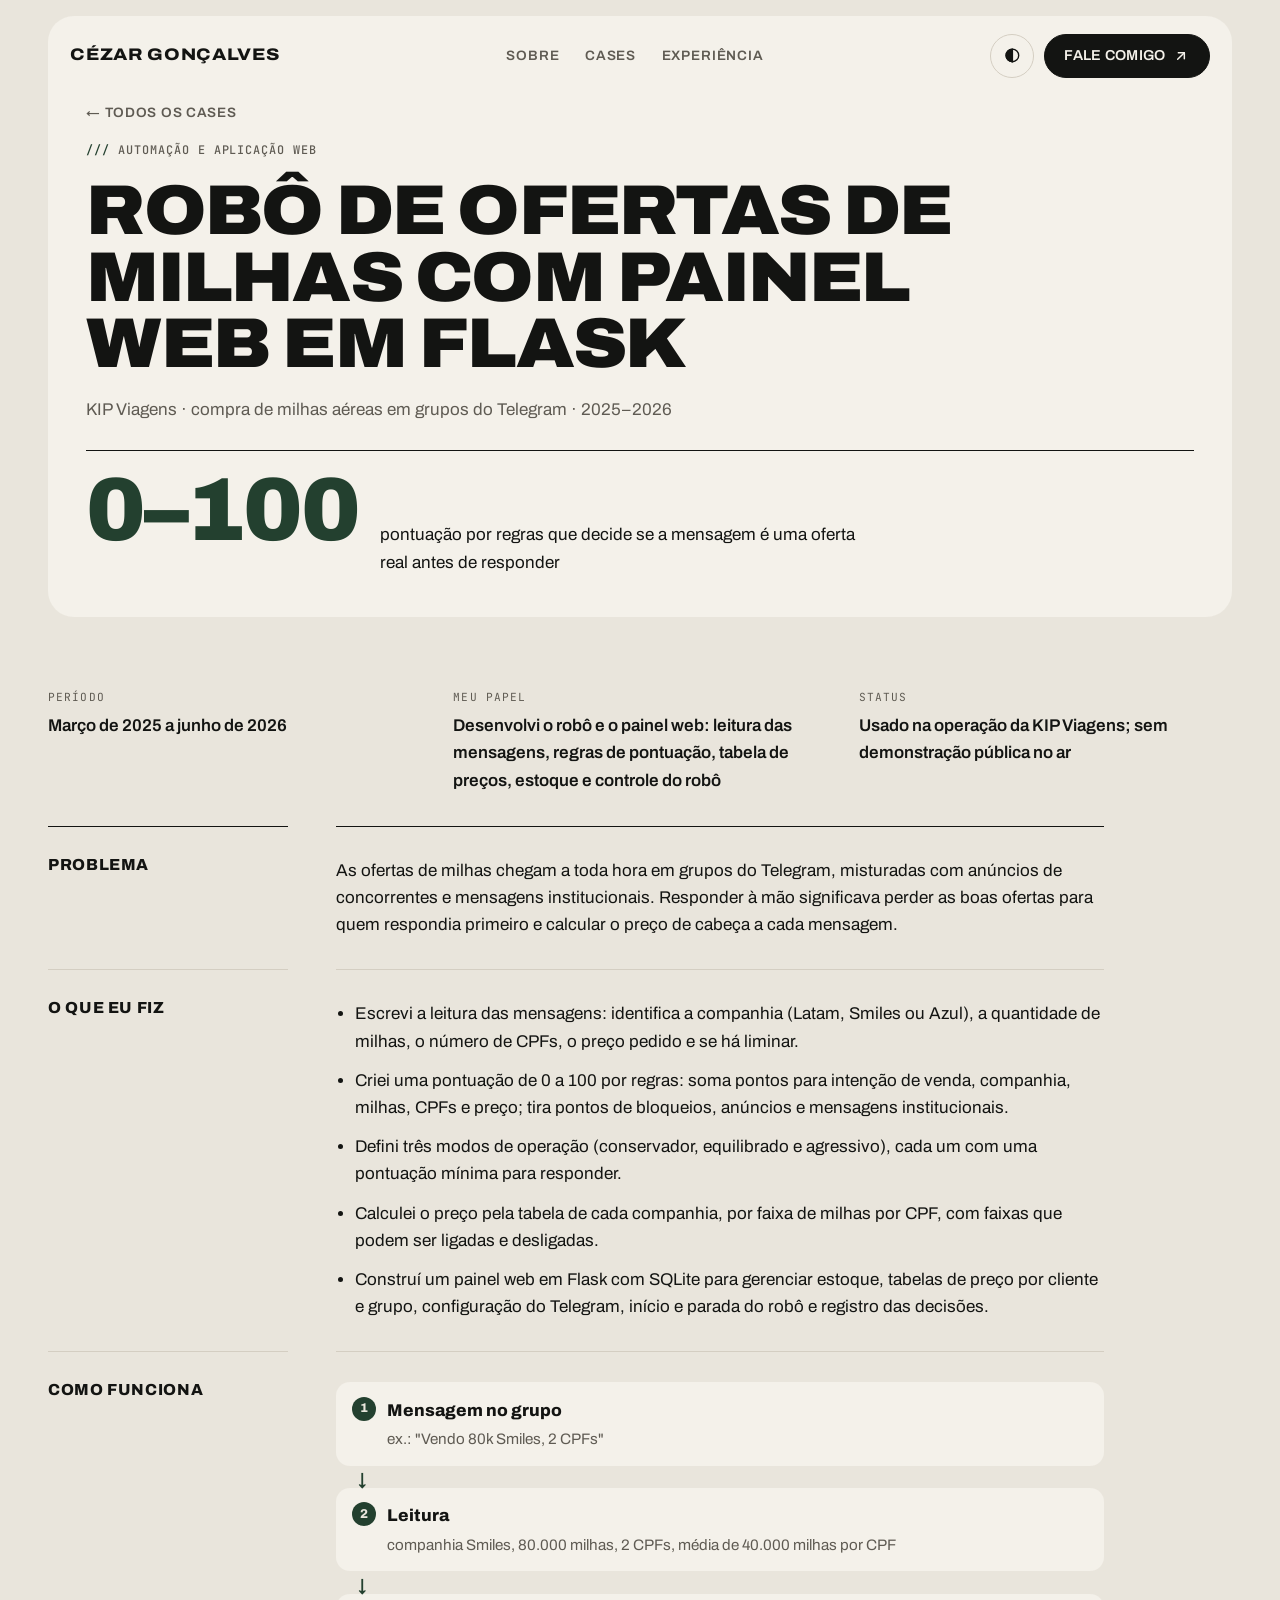
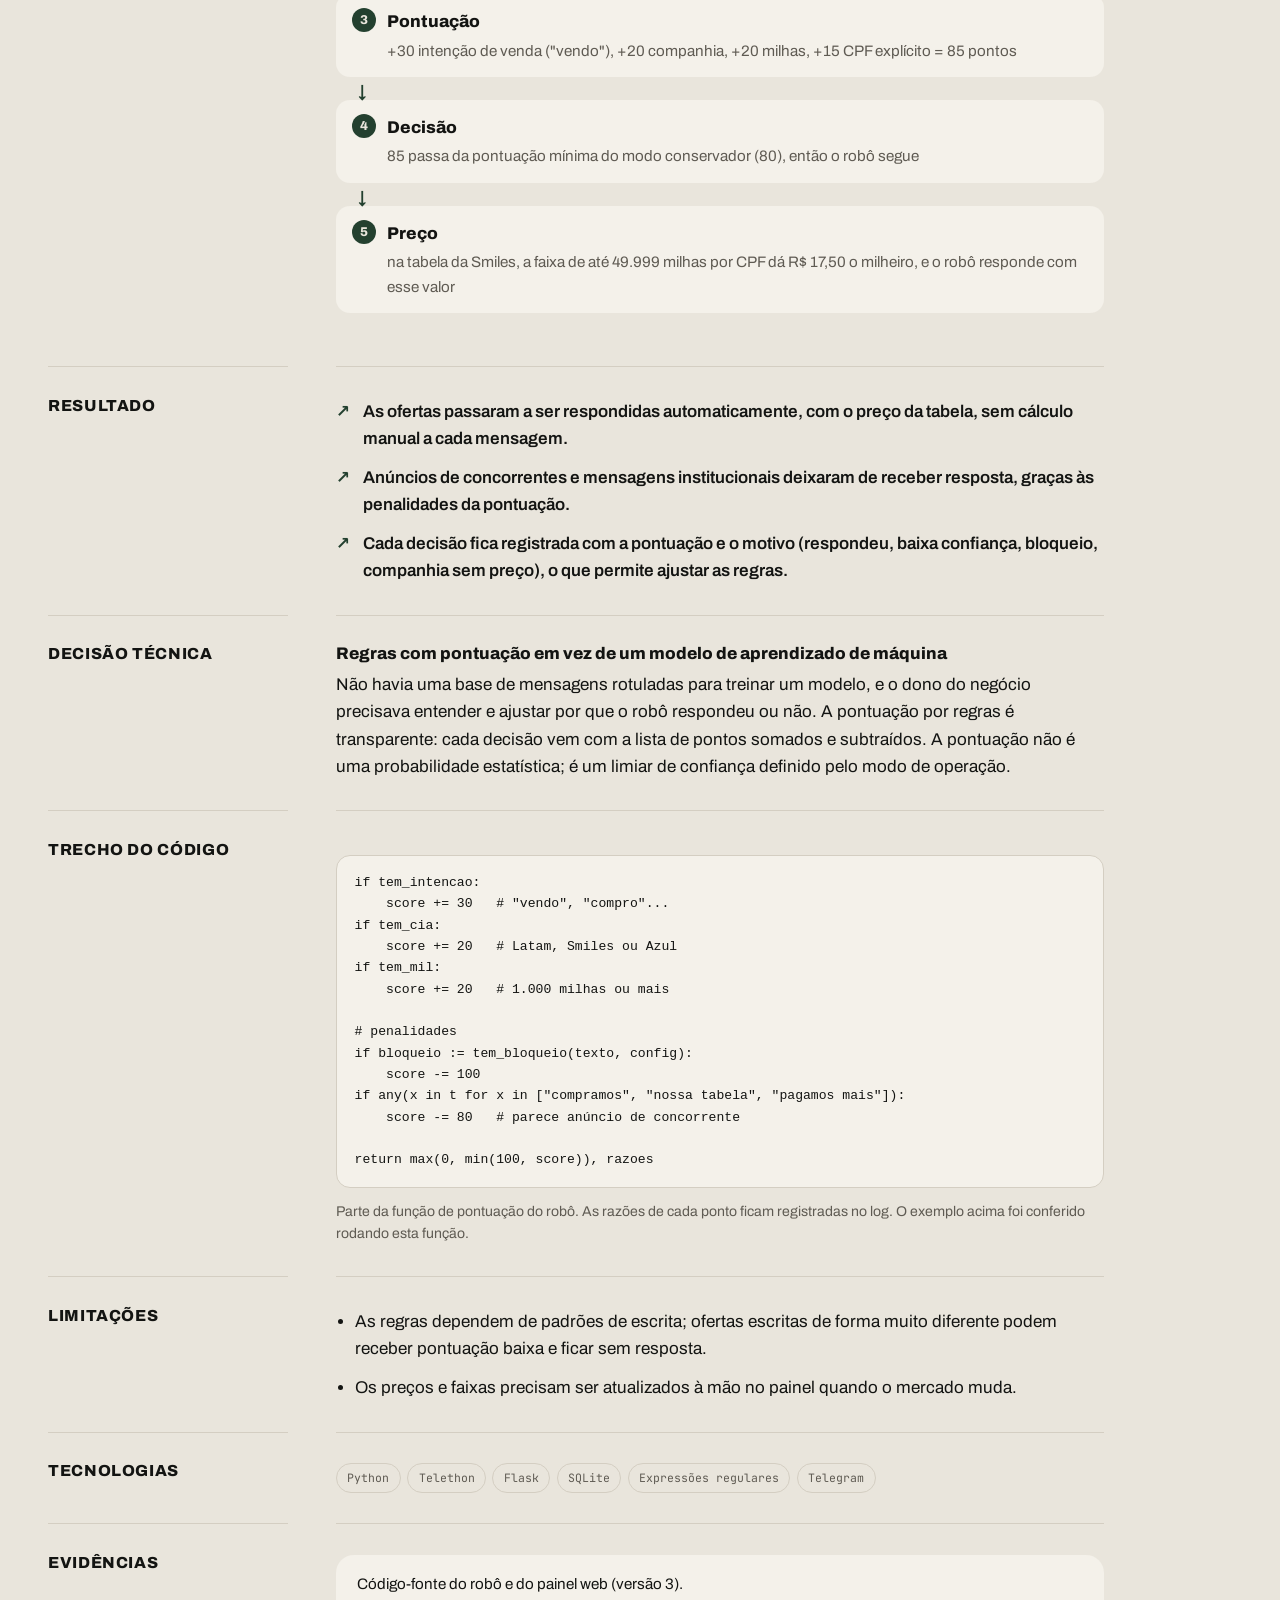
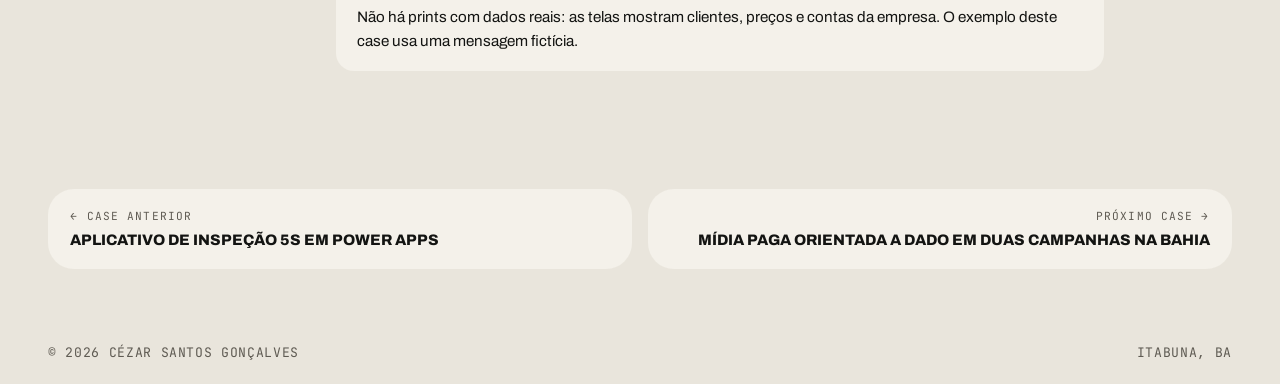
==== cases/automacao-kip.html @ e709e5a1 "Cases padronizados, Monitor e KIP novos, métricas conferidas - Cases ganham período, papel, status, " ====
<!doctype html>
<html lang="pt-BR">
<head>
<meta charset="utf-8">
<meta name="viewport" content="width=device-width, initial-scale=1, viewport-fit=cover">
<title>Robô de ofertas de milhas com painel web em Flask · Cézar Santos Gonçalves</title>
<meta name="description" content="Um robô lê as ofertas de milhas nos grupos do Telegram, decide por regras se vale responder e calcula o preço pela tabela configurada num painel web.">
<link rel="canonical" href="https://cezarep.github.io/cases/automacao-kip.html">
<meta property="og:type" content="website">
<meta property="og:locale" content="pt_BR">
<meta property="og:title" content="Robô de ofertas de milhas com painel web em Flask · Cézar Santos Gonçalves">
<meta property="og:description" content="Um robô lê as ofertas de milhas nos grupos do Telegram, decide por regras se vale responder e calcula o preço pela tabela configurada num painel web.">
<meta property="og:url" content="https://cezarep.github.io/cases/automacao-kip.html">
<meta property="og:image" content="https://cezarep.github.io/assets/og.jpg">
<meta property="og:image:width" content="1200">
<meta property="og:image:height" content="630">
<meta name="twitter:card" content="summary_large_image">
<meta name="theme-color" content="#E9E5DC">
<link rel="icon" href="../assets/favicon.svg" type="image/svg+xml">
<script>try{var t=localStorage.getItem("tema");if(t)document.documentElement.setAttribute("data-theme",t)}catch(e){}</script>
<link rel="preconnect" href="https://fonts.googleapis.com">
<link rel="preconnect" href="https://fonts.gstatic.com" crossorigin>
<link rel="stylesheet" href="https://fonts.googleapis.com/css2?family=Archivo:ital,wdth,wght@0,62..125,400..900;1,100,400&family=JetBrains+Mono:wght@400;500&display=swap">
<link rel="stylesheet" href="../assets/estilo.css">
</head>
<body>
<a class="pular" href="#conteudo">Pular para o conteúdo</a>

<header class="topo"><div class="wrap"><div class="cartao">
<div class="nav">
<a class="marca" href="../">Cézar Gonçalves</a>
<nav class="menu" aria-label="Principal"><a href="../#sobre">Sobre</a><a href="../#cases">Cases</a><a href="../#experiencia">Experiência</a></nav>
<div class="nav-acoes"><button class="tema" type="button" aria-label="Alternar tema"><svg viewBox="0 0 24 24" fill="none" stroke="currentColor" stroke-width="2" aria-hidden="true"><circle cx="12" cy="12" r="9"/><path d="M12 3a9 9 0 0 0 0 18z" fill="currentColor"/></svg></button><a class="pill" href="../#contato">Fale comigo <svg viewBox="0 0 24 24" fill="none" stroke="currentColor" stroke-width="2.2" stroke-linecap="round" stroke-linejoin="round" aria-hidden="true"><path d="M7 17 17 7"/><path d="M8 7h9v9"/></svg></a></div>
</div>
<div class="case-topo" id="conteudo">
<a class="voltar" href="../#cases">← Todos os cases</a>
<span class="rotulo">Automação e aplicação web</span>
<h1>Robô de ofertas de milhas com painel web em Flask</h1>
<p class="contexto">KIP Viagens · compra de milhas aéreas em grupos do Telegram · 2025–2026</p>
<div class="case-destaque"><span class="valor">0–100</span><span class="legenda">pontuação por regras que decide se a mensagem é uma oferta real antes de responder</span></div>
</div>
</div></div></header>
<main>
<section class="case-corpo secao"><div class="wrap">
<dl class="ficha"><div><dt>Período</dt><dd>Março de 2025 a junho de 2026</dd></div><div><dt>Meu papel</dt><dd>Desenvolvi o robô e o painel web: leitura das mensagens, regras de pontuação, tabela de preços, estoque e controle do robô</dd></div><div><dt>Status</dt><dd>Usado na operação da KIP Viagens; sem demonstração pública no ar</dd></div></dl>
<div class="case-bloco"><h2>Problema</h2><div><p>As ofertas de milhas chegam a toda hora em grupos do Telegram, misturadas com anúncios de concorrentes e mensagens institucionais. Responder à mão significava perder as boas ofertas para quem respondia primeiro e calcular o preço de cabeça a cada mensagem.</p></div></div>
<div class="case-bloco"><h2>O que eu fiz</h2><div><ul class="lista "><li>Escrevi a leitura das mensagens: identifica a companhia (Latam, Smiles ou Azul), a quantidade de milhas, o número de CPFs, o preço pedido e se há liminar.</li><li>Criei uma pontuação de 0 a 100 por regras: soma pontos para intenção de venda, companhia, milhas, CPFs e preço; tira pontos de bloqueios, anúncios e mensagens institucionais.</li><li>Defini três modos de operação (conservador, equilibrado e agressivo), cada um com uma pontuação mínima para responder.</li><li>Calculei o preço pela tabela de cada companhia, por faixa de milhas por CPF, com faixas que podem ser ligadas e desligadas.</li><li>Construí um painel web em Flask com SQLite para gerenciar estoque, tabelas de preço por cliente e grupo, configuração do Telegram, início e parada do robô e registro das decisões.</li></ul></div></div>
<div class="case-bloco"><h2>Como funciona</h2><div><ol class="fluxo"><li><span class="etapa">Mensagem no grupo</span><span class="det">ex.: &quot;Vendo 80k Smiles, 2 CPFs&quot;</span></li><li><span class="etapa">Leitura</span><span class="det">companhia Smiles, 80.000 milhas, 2 CPFs, média de 40.000 milhas por CPF</span></li><li><span class="etapa">Pontuação</span><span class="det">+30 intenção de venda (&quot;vendo&quot;), +20 companhia, +20 milhas, +15 CPF explícito = 85 pontos</span></li><li><span class="etapa">Decisão</span><span class="det">85 passa da pontuação mínima do modo conservador (80), então o robô segue</span></li><li><span class="etapa">Preço</span><span class="det">na tabela da Smiles, a faixa de até 49.999 milhas por CPF dá R$ 17,50 o milheiro, e o robô responde com esse valor</span></li></ol></div></div>
<div class="case-bloco"><h2>Resultado</h2><div><ul class="lista resultados"><li>As ofertas passaram a ser respondidas automaticamente, com o preço da tabela, sem cálculo manual a cada mensagem.</li><li>Anúncios de concorrentes e mensagens institucionais deixaram de receber resposta, graças às penalidades da pontuação.</li><li>Cada decisão fica registrada com a pontuação e o motivo (respondeu, baixa confiança, bloqueio, companhia sem preço), o que permite ajustar as regras.</li></ul></div></div>
<div class="case-bloco"><h2>Decisão técnica</h2><div><h3 class="sub">Regras com pontuação em vez de um modelo de aprendizado de máquina</h3><p>Não havia uma base de mensagens rotuladas para treinar um modelo, e o dono do negócio precisava entender e ajustar por que o robô respondeu ou não. A pontuação por regras é transparente: cada decisão vem com a lista de pontos somados e subtraídos. A pontuação não é uma probabilidade estatística; é um limiar de confiança definido pelo modo de operação.</p></div></div><div class="case-bloco"><h2>Trecho do código</h2><div><figure class="codigo"><pre><code>if tem_intencao:
    score += 30   # &quot;vendo&quot;, &quot;compro&quot;...
if tem_cia:
    score += 20   # Latam, Smiles ou Azul
if tem_mil:
    score += 20   # 1.000 milhas ou mais

# penalidades
if bloqueio := tem_bloqueio(texto, config):
    score -= 100
if any(x in t for x in [&quot;compramos&quot;, &quot;nossa tabela&quot;, &quot;pagamos mais&quot;]):
    score -= 80   # parece anúncio de concorrente

return max(0, min(100, score)), razoes</code></pre><figcaption>Parte da função de pontuação do robô. As razões de cada ponto ficam registradas no log. O exemplo acima foi conferido rodando esta função.</figcaption></figure></div></div><div class="case-bloco"><h2>Limitações</h2><div><ul class="lista "><li>As regras dependem de padrões de escrita; ofertas escritas de forma muito diferente podem receber pontuação baixa e ficar sem resposta.</li><li>Os preços e faixas precisam ser atualizados à mão no painel quando o mercado muda.</li></ul></div></div>
<div class="case-bloco"><h2>Tecnologias</h2><div><ul class="chips"><li>Python</li><li>Telethon</li><li>Flask</li><li>SQLite</li><li>Expressões regulares</li><li>Telegram</li></ul></div></div>
<div class="case-bloco"><h2>Evidências</h2><div><div class="nota"><p>Código-fonte do robô e do painel web (versão 3).</p><p>Não há prints com dados reais: as telas mostram clientes, preços e contas da empresa. O exemplo deste case usa uma mensagem fictícia.</p></div></div></div>
</div></section>
<div class="wrap"><nav class="navcases" aria-label="Outros cases"><a href="inspecao-5s.html"><span class="k">← Case anterior</span><span class="t">Aplicativo de inspeção 5S em Power Apps</span></a><a class="prox" href="midia-paga.html"><span class="k">Próximo case →</span><span class="t">Mídia paga orientada a dado em duas campanhas na Bahia</span></a></nav></div>
</main>
<footer class="rodape"><div class="wrap">
<span>© 2026 Cézar Santos Gonçalves</span>
<span>Itabuna, BA</span>
</div></footer>
<script src="../assets/site.js" defer></script>
</body>
</html>
---- assets/estilo.css ----
/* Layout: editorial em papel creme. Abertura num cartão arredondado com o nome em caixa-alta gigante ao lado da foto em P&B,
   selo circular preto e rótulos "///". Corpo em coluna com cartões claros, números grandes e um bloco de contato escuro. */
:root {
  --bg: #E9E5DC;
  --card: #F4F1EA;
  --ink: #131412;
  --muted: #5F5B53;
  --line: #D4CEC2;
  --accent: #23402F;          /* verde-escuro */
  --accent-soft: #DCE3D6;
  --pill-bg: #131412;
  --pill-fg: #F4F1EA;
  --display: "Archivo", "Arial Black", "Segoe UI", system-ui, sans-serif;
  --body: "Archivo", "Segoe UI", system-ui, -apple-system, sans-serif;
  --mono: "JetBrains Mono", ui-monospace, Consolas, Menlo, monospace;
  --raio: 26px;
}
@media (prefers-color-scheme: dark) {
  :root:not([data-theme="light"]) {
    --bg: #11120F; --card: #1A1C18; --ink: #ECE8DF; --muted: #A39E93; --line: #2E302A;
    --accent: #9CC2A6; --accent-soft: #23302A; --pill-bg: #ECE8DF; --pill-fg: #131412;
    color-scheme: dark;
  }
}
:root[data-theme="dark"] {
  --bg: #11120F; --card: #1A1C18; --ink: #ECE8DF; --muted: #A39E93; --line: #2E302A;
  --accent: #9CC2A6; --accent-soft: #23302A; --pill-bg: #ECE8DF; --pill-fg: #131412;
  color-scheme: dark;
}

*, *::before, *::after { box-sizing: border-box; }
html { scroll-behavior: smooth; }
@media (prefers-reduced-motion: reduce) { html { scroll-behavior: auto; } * { transition: none !important; animation: none !important; } }
body { margin: 0; background: var(--bg); color: var(--ink); font-family: var(--body); font-size: 1.0625rem; line-height: 1.6; -webkit-font-smoothing: antialiased; }
img { max-width: 100%; height: auto; display: block; }
a { color: inherit; }
h1, h2, h3 { font-family: var(--display); line-height: 1; margin: 0; text-wrap: balance; }
p, ul, ol { margin: 0; }
:focus-visible { outline: 2px solid var(--accent); outline-offset: 3px; border-radius: 6px; }
.pular { position: absolute; left: -9999px; }
.pular:focus { left: 16px; top: 16px; z-index: 10; background: var(--card); color: var(--ink); padding: .5rem .9rem; }

.wrap { max-width: 76rem; margin: 0 auto; padding-left: max(16px, env(safe-area-inset-left, 0px)); padding-right: max(16px, env(safe-area-inset-right, 0px)); }
.rotulo { font-family: var(--mono); font-size: .74rem; letter-spacing: .08em; text-transform: uppercase; font-weight: 500; color: var(--muted); }
.rotulo::before { content: "/// "; color: var(--accent); }

/* Pílulas e botões */
.pill { display: inline-flex; align-items: center; gap: .5rem; min-height: 2.75rem; padding: .6rem 1.2rem; border-radius: 999px; background: var(--pill-bg); color: var(--pill-fg); font-weight: 600; font-size: .9rem; text-decoration: none; letter-spacing: .02em; text-transform: uppercase; border: 1px solid var(--pill-bg); cursor: pointer; font-family: var(--body); }
.pill:hover { background: var(--accent); border-color: var(--accent); color: #F4F1EA; }
.pill.vazada { background: transparent; color: var(--ink); border-color: var(--ink); }
.pill.vazada:hover { background: var(--ink); color: var(--bg); }
.pill svg { width: 1rem; height: 1rem; flex: none; }

/* Cartão de abertura e barra de navegação */
.topo { padding-block: 16px 0; }
.cartao { background: var(--card); border-radius: var(--raio); position: relative; overflow: hidden; }
.nav { display: flex; align-items: center; justify-content: space-between; gap: 1rem; padding: 1.1rem 1.4rem; }
.marca { font-family: var(--display); font-weight: 800; font-size: 1.05rem; letter-spacing: .04em; text-transform: uppercase; text-decoration: none; font-variation-settings: "wdth" 115; }
.menu { display: flex; gap: 1.6rem; font-size: .85rem; text-transform: uppercase; letter-spacing: .06em; font-weight: 600; }
.menu a { text-decoration: none; color: var(--muted); }
.menu a:hover { color: var(--ink); }
.nav-acoes { display: flex; align-items: center; gap: .6rem; }
.tema { background: transparent; border: 1px solid var(--line); color: var(--ink); border-radius: 999px; width: 2.75rem; height: 2.75rem; display: grid; place-items: center; cursor: pointer; }
.tema:hover { border-color: var(--ink); }
.tema svg { width: 1.05rem; height: 1.05rem; }
@media (max-width: 820px) { .menu { display: none; } }
@media (max-width: 420px) { .nav .pill { display: none; } }

/* Abertura */
.hero-grid { display: grid; grid-template-columns: 1.15fr .85fr; gap: 1rem 2rem; padding: 1.5rem 1.4rem 0 2.4rem; align-items: end; }
.hero-txt { display: flex; flex-direction: column; gap: 1.3rem; padding-bottom: 3rem; min-width: 0; position: relative; z-index: 2; }
.nome { font-size: clamp(2.5rem, 7vw, 5.8rem); font-weight: 900; text-transform: uppercase; letter-spacing: -.02em; line-height: .9; font-variation-settings: "wdth" 100; }
.nome > span { display: block; white-space: nowrap; }
.brilho { display: inline-block; color: var(--accent); font-size: .45em; vertical-align: .9em; margin-left: .1em; }
.cargo { font-family: var(--display); font-size: clamp(1.3rem, 2.6vw, 2.1rem); font-weight: 800; text-transform: uppercase; letter-spacing: -.01em; line-height: 1; font-variation-settings: "wdth" 108; }
.complemento { font-weight: 600; font-size: 1.04rem; max-width: 30rem; }
.proposta { max-width: 30rem; color: var(--muted); font-size: 1.04rem; }
.local { font-size: .9rem; color: var(--muted); font-family: var(--mono, monospace); }
.acoes { display: flex; flex-wrap: wrap; gap: .7rem; align-items: center; }
.hero-foto { position: relative; margin: 0; align-self: end; justify-self: end; width: min(100%, 25rem); }
.hero-foto img { width: 100%; border-radius: 22px 22px 0 0;
  -webkit-mask-image: linear-gradient(to bottom, #000 70%, transparent 100%); mask-image: linear-gradient(to bottom, #000 70%, transparent 100%); }
.selo { position: absolute; left: -3.2rem; bottom: 22%; width: 7.4rem; height: 7.4rem; border-radius: 50%; background: var(--pill-bg); color: var(--pill-fg); display: grid; place-items: center; text-align: center; text-decoration: none; font-weight: 800; font-size: .74rem; letter-spacing: .06em; text-transform: uppercase; line-height: 1.25; transition: transform .2s; box-shadow: 0 0 0 6px var(--card); }
.selo:hover { transform: rotate(-8deg) scale(1.04); background: var(--accent); color: #F4F1EA; }
.selo svg { width: 1rem; height: 1rem; margin: .2rem auto 0; display: block; }
.stat { position: absolute; right: 1rem; bottom: 1.4rem; background: var(--card); border-radius: 16px; padding: .7rem .9rem; display: flex; flex-direction: column; gap: .1rem; max-width: 11rem; }
.stat b { font-family: var(--display); font-size: 1.7rem; line-height: 1; font-weight: 900; }
.stat span { font-family: var(--mono); font-size: .68rem; text-transform: uppercase; letter-spacing: .05em; color: var(--muted); line-height: 1.3; }
@media (max-width: 820px) {
  .hero-grid { grid-template-columns: 1fr; padding: .5rem 1.2rem 0; }
  .hero-foto { order: -1; justify-self: center; width: min(100%, 17rem); }
  .selo { left: -1.2rem; width: 6.2rem; height: 6.2rem; font-size: .66rem; }
  .stat { right: -.6rem; }
  .hero-txt { padding-bottom: 2.2rem; }
}

/* Faixa de empresas */
.empresas { display: flex; flex-wrap: wrap; align-items: center; gap: .6rem 2.2rem; padding-block: 1.6rem .4rem; }
.empresas .rotulo { margin-right: .6rem; }
.empresas span.e { font-family: var(--display); font-weight: 800; font-size: 1.05rem; color: var(--muted); text-transform: uppercase; letter-spacing: .02em; font-variation-settings: "wdth" 108; }

/* Números */
.metricas ul { list-style: none; padding: 0; display: grid; grid-template-columns: repeat(4, 1fr); gap: 0; border-top: 1px solid var(--ink); }
.metricas li { padding: 1.4rem 1.4rem 1.6rem 0; display: flex; flex-direction: column; gap: .45rem; min-width: 0; }
.metricas li + li { padding-left: 1.4rem; border-left: 1px solid var(--line); }
.metricas .valor { font-family: var(--display); font-weight: 900; font-size: clamp(2.4rem, 4.6vw, 3.8rem); line-height: .95; letter-spacing: -.03em; font-variant-numeric: tabular-nums; }
.metricas .area { font-size: .75rem; font-weight: 700; text-transform: uppercase; letter-spacing: .08em; color: var(--accent); }
.metricas .titulo { font-weight: 700; font-size: 1rem; line-height: 1.25; text-transform: uppercase; letter-spacing: .01em; }
.metricas .legenda { font-size: .9rem; color: var(--muted); line-height: 1.4; }
@media (max-width: 900px) {
  .metricas ul { grid-template-columns: 1fr 1fr; }
  .metricas li:nth-child(3) { padding-left: 0; border-left: 0; }
  .metricas li:nth-child(n+3) { border-top: 1px solid var(--line); }
}
@media (max-width: 520px) {
  .metricas ul { grid-template-columns: 1fr; }
  .metricas li, .metricas li + li { padding-left: 0; border-left: 0; }
  .metricas li + li { border-top: 1px solid var(--line); }
}

/* Seções */
.secao { padding-block: 4.5rem; }
.cabeca { display: flex; flex-wrap: wrap; align-items: end; justify-content: space-between; gap: 1rem 2rem; margin-bottom: 2.2rem; }
.cabeca > div { display: flex; flex-direction: column; gap: .8rem; min-width: 0; max-width: 46rem; }
.cabeca h2 { font-size: clamp(2.2rem, 5.6vw, 4.2rem); font-weight: 900; text-transform: uppercase; letter-spacing: -.02em; font-variation-settings: "wdth" 110; }
.cabeca .intro { color: var(--muted); max-width: 34rem; }
.sobre { display: grid; grid-template-columns: 1fr 1fr; gap: 2rem 3rem; align-items: start; }
.sobre-texto { display: flex; flex-direction: column; gap: 1rem; font-size: 1.15rem; }
.sobre .frase { font-family: var(--display); font-size: clamp(1.7rem, 3.4vw, 2.6rem); font-weight: 800; line-height: 1.05; text-transform: uppercase; letter-spacing: -.01em; font-variation-settings: "wdth" 108; }
.sobre .frase em { font-style: normal; color: var(--accent); }
@media (max-width: 820px) { .sobre { grid-template-columns: 1fr; } }

/* Cartões de case */
.cases { display: grid; grid-template-columns: 1fr 1fr; gap: 1rem; }
.card { position: relative; background: var(--card); border-radius: var(--raio); padding: 1.8rem; display: flex; flex-direction: column; gap: 1rem; min-width: 0; transition: transform .2s; }
.card:hover { transform: translateY(-3px); }
.card.principal { grid-column: 1 / -1; display: grid; grid-template-columns: 1fr 17rem; grid-template-areas: "corpo destaque" "fim destaque"; gap: 1rem 3rem; align-items: start; }
.card.principal .corpo { grid-area: corpo; display: flex; flex-direction: column; gap: 1rem; min-width: 0; }
.card.principal .destaque { grid-area: destaque; }
.card.principal .fim { grid-area: fim; display: flex; flex-direction: column; gap: 1rem; min-width: 0; }
.card h3 { font-size: 1.55rem; font-weight: 800; letter-spacing: -.015em; line-height: 1.08; }
.card.principal h3 { font-size: clamp(1.8rem, 3.4vw, 2.6rem); font-weight: 900; text-transform: uppercase; letter-spacing: -.02em; font-variation-settings: "wdth" 108; }
.card h3 a { text-decoration: none; }
.card h3 a::after { content: ""; position: absolute; inset: 0; border-radius: var(--raio); }
.card .contexto { font-size: .86rem; color: var(--muted); }
.destaque { display: flex; flex-direction: column; gap: .4rem; padding: 1.1rem 1.2rem; background: var(--accent-soft); border-radius: 18px; }
.destaque .valor { font-family: var(--display); font-weight: 900; font-size: 2.6rem; color: var(--accent); letter-spacing: -.03em; line-height: 1; font-variant-numeric: tabular-nums; }
.card.principal .destaque .valor { font-size: 4.2rem; }
.destaque .legenda { font-size: .88rem; color: var(--ink); line-height: 1.4; }
.chips { display: flex; flex-wrap: wrap; gap: .4rem; list-style: none; padding: 0; }
.chips li { font-family: var(--mono); font-size: .72rem; padding: .3rem .65rem; border: 1px solid var(--line); border-radius: 999px; color: var(--muted); }
.ver { margin-top: auto; align-self: flex-start; font-weight: 700; font-size: .8rem; text-transform: uppercase; letter-spacing: .06em; display: inline-flex; gap: .45rem; align-items: center; padding: .55rem 1rem; border-radius: 999px; background: var(--pill-bg); color: var(--pill-fg); }
.ver svg { width: .95rem; height: .95rem; flex: none; }
.card:hover .ver { background: var(--accent); color: #F4F1EA; }
@media (max-width: 820px) {
  .cases { grid-template-columns: 1fr; }
  .card.principal { grid-template-columns: 1fr; grid-template-areas: "corpo" "destaque" "fim"; }
}

/* Linha do tempo */
.tempo { list-style: none; padding: 0; border-top: 1px solid var(--ink); }
.tempo li { display: grid; grid-template-columns: 11rem 1fr 1.4fr; gap: .4rem 2rem; padding-block: 1.4rem; border-bottom: 1px solid var(--line); align-items: baseline; }
.tempo .periodo { font-family: var(--mono); font-size: .78rem; color: var(--muted); text-transform: uppercase; font-variant-numeric: tabular-nums; }
.tempo .quem { display: flex; flex-direction: column; gap: .2rem; min-width: 0; }
.tempo h3 { font-size: 1.25rem; font-weight: 800; text-transform: uppercase; letter-spacing: -.005em; line-height: 1.1; font-variation-settings: "wdth" 106; }
.tempo .cargo-x { font-weight: 600; font-size: .92rem; }
.tempo .ctx { font-size: .82rem; color: var(--muted); }
.tempo p { color: var(--muted); font-size: .96rem; min-width: 0; }
@media (max-width: 820px) { .tempo li { grid-template-columns: 1fr; } }

/* Habilidades e formação */
.grupos { display: flex; flex-direction: column; border-top: 1px solid var(--ink); }
.grupo { display: grid; grid-template-columns: 16rem 1fr; gap: .6rem 2rem; padding-block: 1.1rem; border-bottom: 1px solid var(--line); align-items: baseline; }
.grupo h3 { font-size: 1rem; font-weight: 800; text-transform: uppercase; letter-spacing: .02em; }
.grupo .chips li { font-size: .78rem; color: var(--ink); background: var(--card); border-color: transparent; }
@media (max-width: 640px) { .grupo { grid-template-columns: 1fr; } }
.formacao { list-style: none; padding: 0; display: grid; grid-template-columns: 1fr 1fr; gap: 1rem; }
.formacao li { background: var(--card); border-radius: var(--raio); padding: 1.5rem; display: flex; flex-direction: column; gap: .35rem; }
.formacao h3 { font-size: 1.25rem; font-weight: 800; line-height: 1.15; }
.formacao .inst { color: var(--muted); font-size: .95rem; }
.formacao .det { font-size: .9rem; color: var(--muted); }
@media (max-width: 720px) { .formacao { grid-template-columns: 1fr; } }

/* Contato */
.contato-bloco { background: var(--pill-bg); color: var(--pill-fg); border-radius: var(--raio); padding: clamp(1.8rem, 5vw, 3.6rem); display: flex; flex-direction: column; gap: 1.6rem; }
.contato-bloco .rotulo { color: inherit; opacity: .7; }
.contato-bloco h2 { font-size: clamp(2.6rem, 8vw, 6rem); font-weight: 900; text-transform: uppercase; letter-spacing: -.03em; line-height: .9; font-variation-settings: "wdth" 112; }
.contato-bloco .intro { opacity: .75; max-width: 34rem; }
.email-linha { display: flex; flex-wrap: wrap; align-items: center; gap: .8rem 1rem; }
.email { font-family: var(--display); font-size: clamp(1.25rem, 3.6vw, 2.1rem); font-weight: 800; color: inherit; text-decoration: none; overflow-wrap: anywhere; }
.email:hover { text-decoration: underline; text-underline-offset: 6px; }
.copiar { font-family: var(--mono); font-size: .76rem; background: transparent; color: inherit; border: 1px solid currentColor; border-radius: 999px; padding: .45rem .9rem; cursor: pointer; opacity: .8; }
.copiar:hover { opacity: 1; }
.canais { list-style: none; padding: 0; display: grid; grid-template-columns: repeat(auto-fit, minmax(12rem, 1fr)); gap: 1.2rem 2rem; border-top: 1px solid color-mix(in srgb, currentColor 25%, transparent); padding-top: 1.4rem; }
.canais li { display: flex; flex-direction: column; gap: .15rem; min-width: 0; }
.canais .k { font-family: var(--mono); font-size: .7rem; letter-spacing: .1em; text-transform: uppercase; opacity: .65; }
.canais a, .canais span.v { color: inherit; text-decoration: none; font-weight: 700; overflow-wrap: anywhere; }
.canais a:hover { text-decoration: underline; }
.contato-bloco .pill { background: var(--pill-fg); color: var(--pill-bg); border-color: var(--pill-fg); align-self: flex-start; }
.contato-bloco .pill:hover { background: var(--accent); color: #F4F1EA; border-color: var(--accent); }
.rodape { color: var(--muted); font-size: .82rem; }
.rodape .wrap { padding-block: 1.6rem 2.2rem; display: flex; flex-wrap: wrap; justify-content: space-between; gap: .5rem 1.5rem; font-family: var(--mono); text-transform: uppercase; letter-spacing: .05em; }

/* Página de case */
.case-topo { padding: .4rem 2.4rem 2.6rem; display: flex; flex-direction: column; gap: 1.1rem; }
.voltar { color: var(--muted); text-decoration: none; font-size: .85rem; font-weight: 600; text-transform: uppercase; letter-spacing: .05em; }
.voltar:hover { color: var(--ink); }
.case-topo h1 { font-size: clamp(2.2rem, 5.6vw, 4.4rem); font-weight: 900; text-transform: uppercase; letter-spacing: -.025em; line-height: .95; max-width: 18ch; font-variation-settings: "wdth" 108; }
.case-topo .contexto { color: var(--muted); }
.case-destaque { display: flex; flex-wrap: wrap; align-items: baseline; gap: .4rem 1.4rem; margin-top: .6rem; padding-top: 1.2rem; border-top: 1px solid var(--ink); }
.case-destaque .valor { font-family: var(--display); font-weight: 900; color: var(--accent); font-size: clamp(3rem, 8vw, 5.6rem); letter-spacing: -.03em; line-height: .9; font-variant-numeric: tabular-nums; }
.case-destaque .legenda { max-width: 30rem; }
@media (max-width: 820px) { .case-topo { padding: .4rem 1.2rem 2rem; } }
.case-corpo .wrap { display: grid; grid-template-columns: 15rem 1fr; gap: 0 3rem; }
.case-bloco { display: contents; }
.case-bloco > h2 { font-size: 1rem; font-weight: 800; text-transform: uppercase; letter-spacing: .04em; padding-block: 1.9rem; border-top: 1px solid var(--line); }
.case-bloco > div { padding-block: 1.9rem; border-top: 1px solid var(--line); min-width: 0; max-width: 48rem; }
.case-bloco:first-of-type > h2, .case-bloco:first-of-type > div { border-top: 1px solid var(--ink); }
.ficha { grid-column: 1 / -1; display: grid; grid-template-columns: repeat(auto-fit, minmax(13rem, 1fr)); gap: 1rem 2rem; padding-block: 0 2rem; margin: 0; }
.ficha dt { font-family: var(--mono); font-size: .7rem; letter-spacing: .1em; text-transform: uppercase; color: var(--muted); }
.ficha dd { margin: .3rem 0 0; font-weight: 600; }
.fluxo { list-style: none; padding: 0; margin: 0 0 1.4rem; display: flex; flex-direction: column; gap: 0; counter-reset: etapa; }
.fluxo li { position: relative; display: flex; flex-direction: column; gap: .2rem; padding: .9rem 1.1rem .9rem 3.2rem; background: var(--card); border-radius: 14px; counter-increment: etapa; }
.fluxo li + li { margin-top: 1.4rem; }
.fluxo li + li::before { content: "↓"; position: absolute; top: -1.35rem; left: 1.35rem; color: var(--accent); font-weight: 800; }
.fluxo li::after { content: counter(etapa); position: absolute; left: 1rem; top: .9rem; width: 1.5rem; height: 1.5rem; border-radius: 50%; background: var(--accent); color: var(--bg); font-size: .8rem; font-weight: 800; display: grid; place-items: center; }
.fluxo .etapa { font-weight: 800; }
.fluxo .det { color: var(--muted); font-size: .95rem; }
.medicao { margin-top: 1rem; font-size: .95rem; color: var(--muted); }
.case-bloco h3.sub { font-size: 1.05rem; font-weight: 800; margin-bottom: .5rem; }
.codigo { margin: 0; }
.codigo pre { overflow-x: auto; background: var(--card); border: 1px solid var(--line); border-radius: 14px; padding: 1rem 1.1rem; font-family: var(--mono); font-size: .82rem; line-height: 1.55; }
.codigo figcaption { margin-top: .6rem; font-size: .88rem; color: var(--muted); }
.lista { padding-left: 1.2rem; display: flex; flex-direction: column; gap: .75rem; }
.lista.resultados { list-style: none; padding-left: 0; }
.lista.resultados li { position: relative; padding-left: 1.7rem; font-weight: 600; }
.lista.resultados li::before { content: "↗"; position: absolute; left: 0; top: 0; color: var(--accent); font-weight: 800; }
.nota { background: var(--card); border-radius: 18px; padding: 1.1rem 1.3rem; display: flex; flex-direction: column; gap: .5rem; font-size: .95rem; }
.navcases { display: grid; grid-template-columns: 1fr 1fr; gap: 1rem; padding-block: 1rem 3rem; }
.navcases a { display: flex; flex-direction: column; gap: .3rem; padding: 1.2rem 1.4rem; border-radius: var(--raio); background: var(--card); text-decoration: none; min-width: 0; }
.navcases a:hover { background: var(--accent-soft); }
.navcases .k { font-family: var(--mono); font-size: .7rem; letter-spacing: .1em; text-transform: uppercase; color: var(--muted); }
.navcases .t { font-weight: 800; text-transform: uppercase; font-size: .95rem; line-height: 1.2; }
.navcases .prox { text-align: right; grid-column: 2; }
@media (max-width: 820px) {
  .case-corpo .wrap { grid-template-columns: 1fr; }
  .case-bloco > h2 { padding-bottom: .3rem; }
  .case-bloco > div { border-top: 0 !important; padding-top: .4rem; }
  .navcases { grid-template-columns: 1fr; }
  .navcases .prox { grid-column: auto; text-align: left; }
}
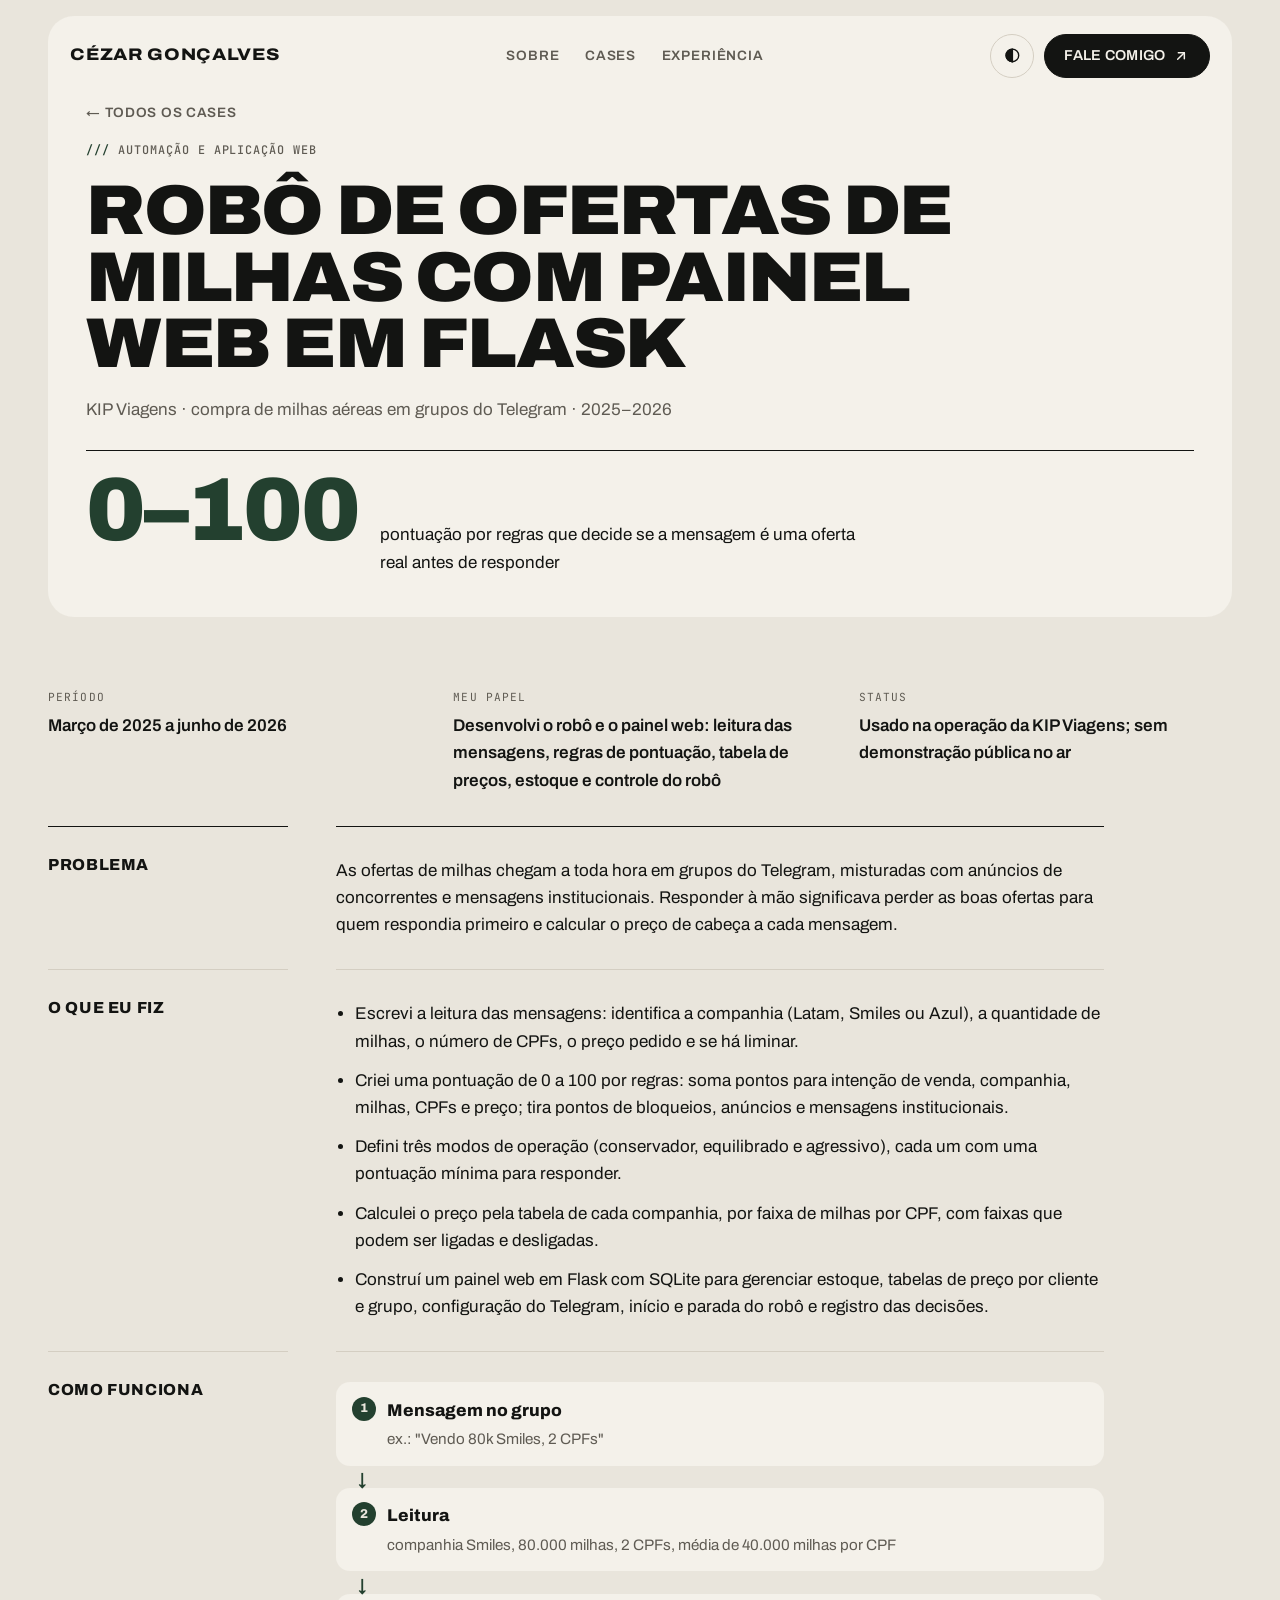
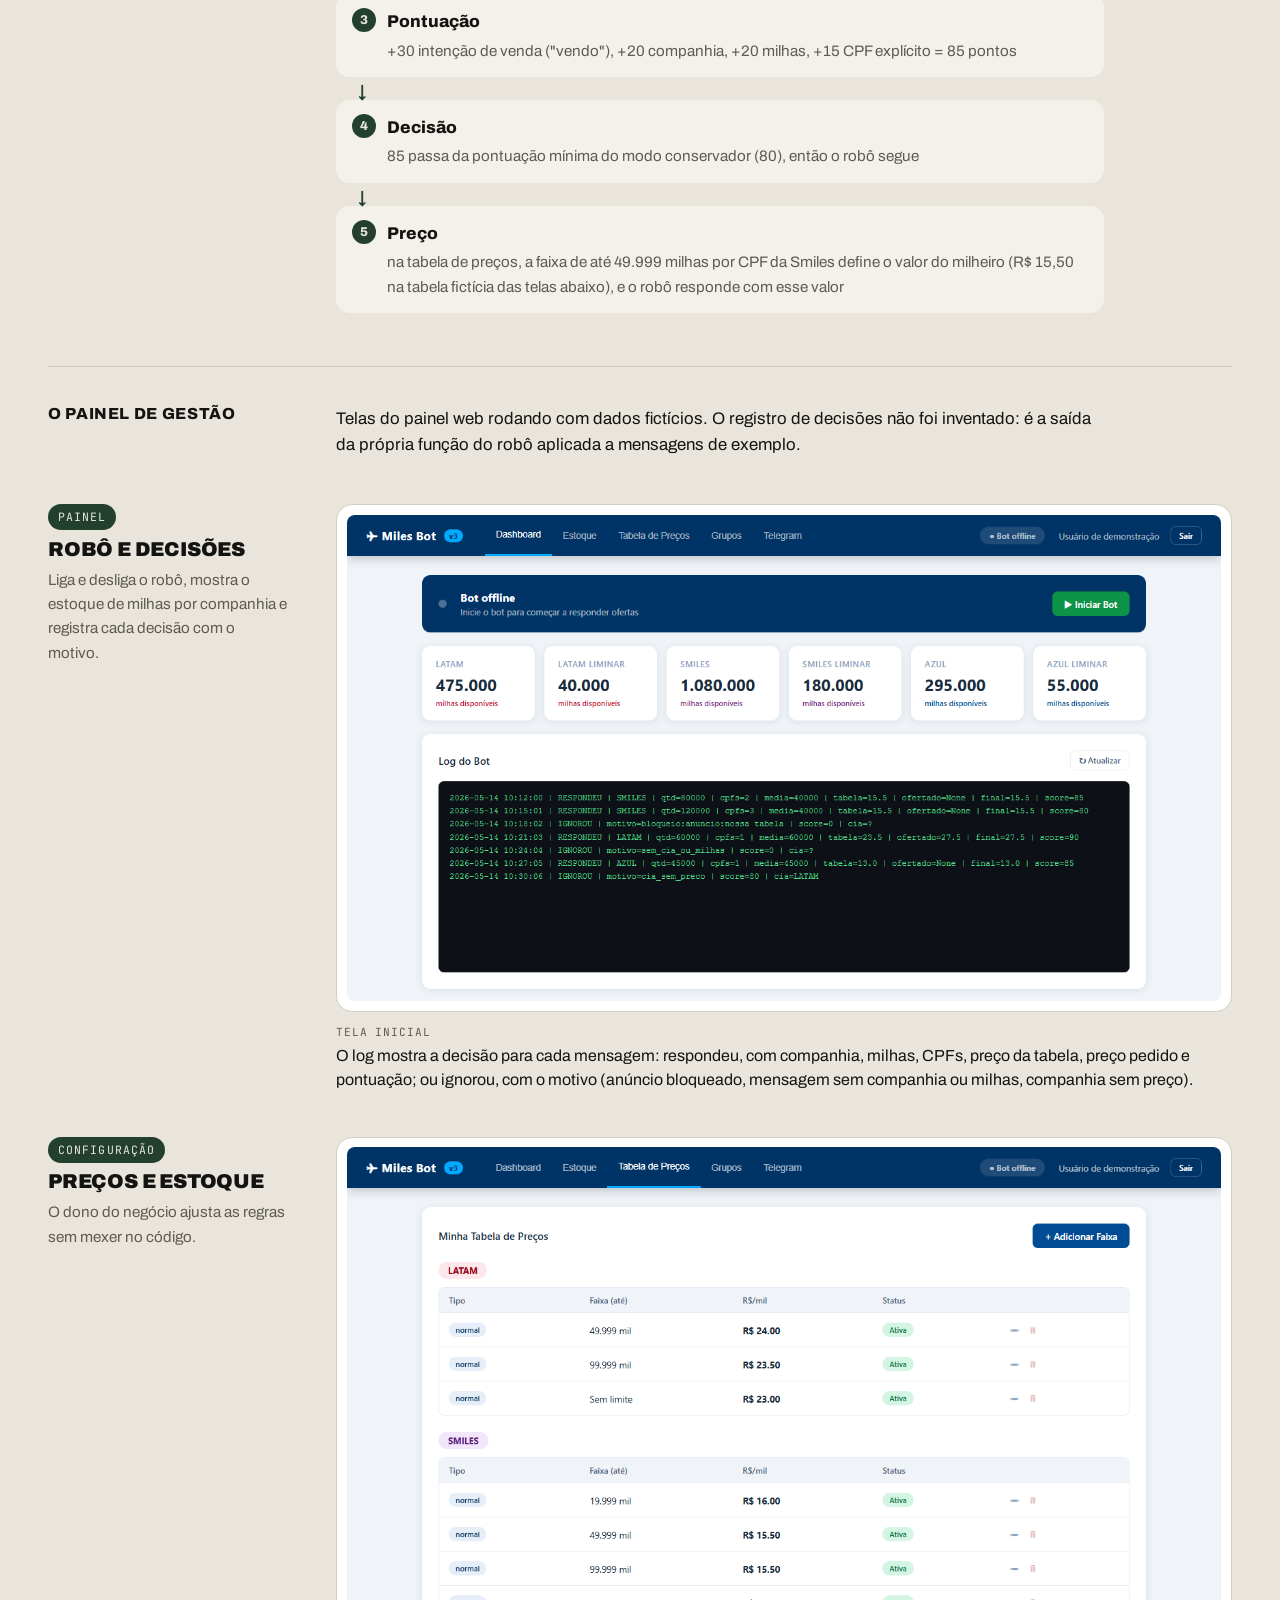
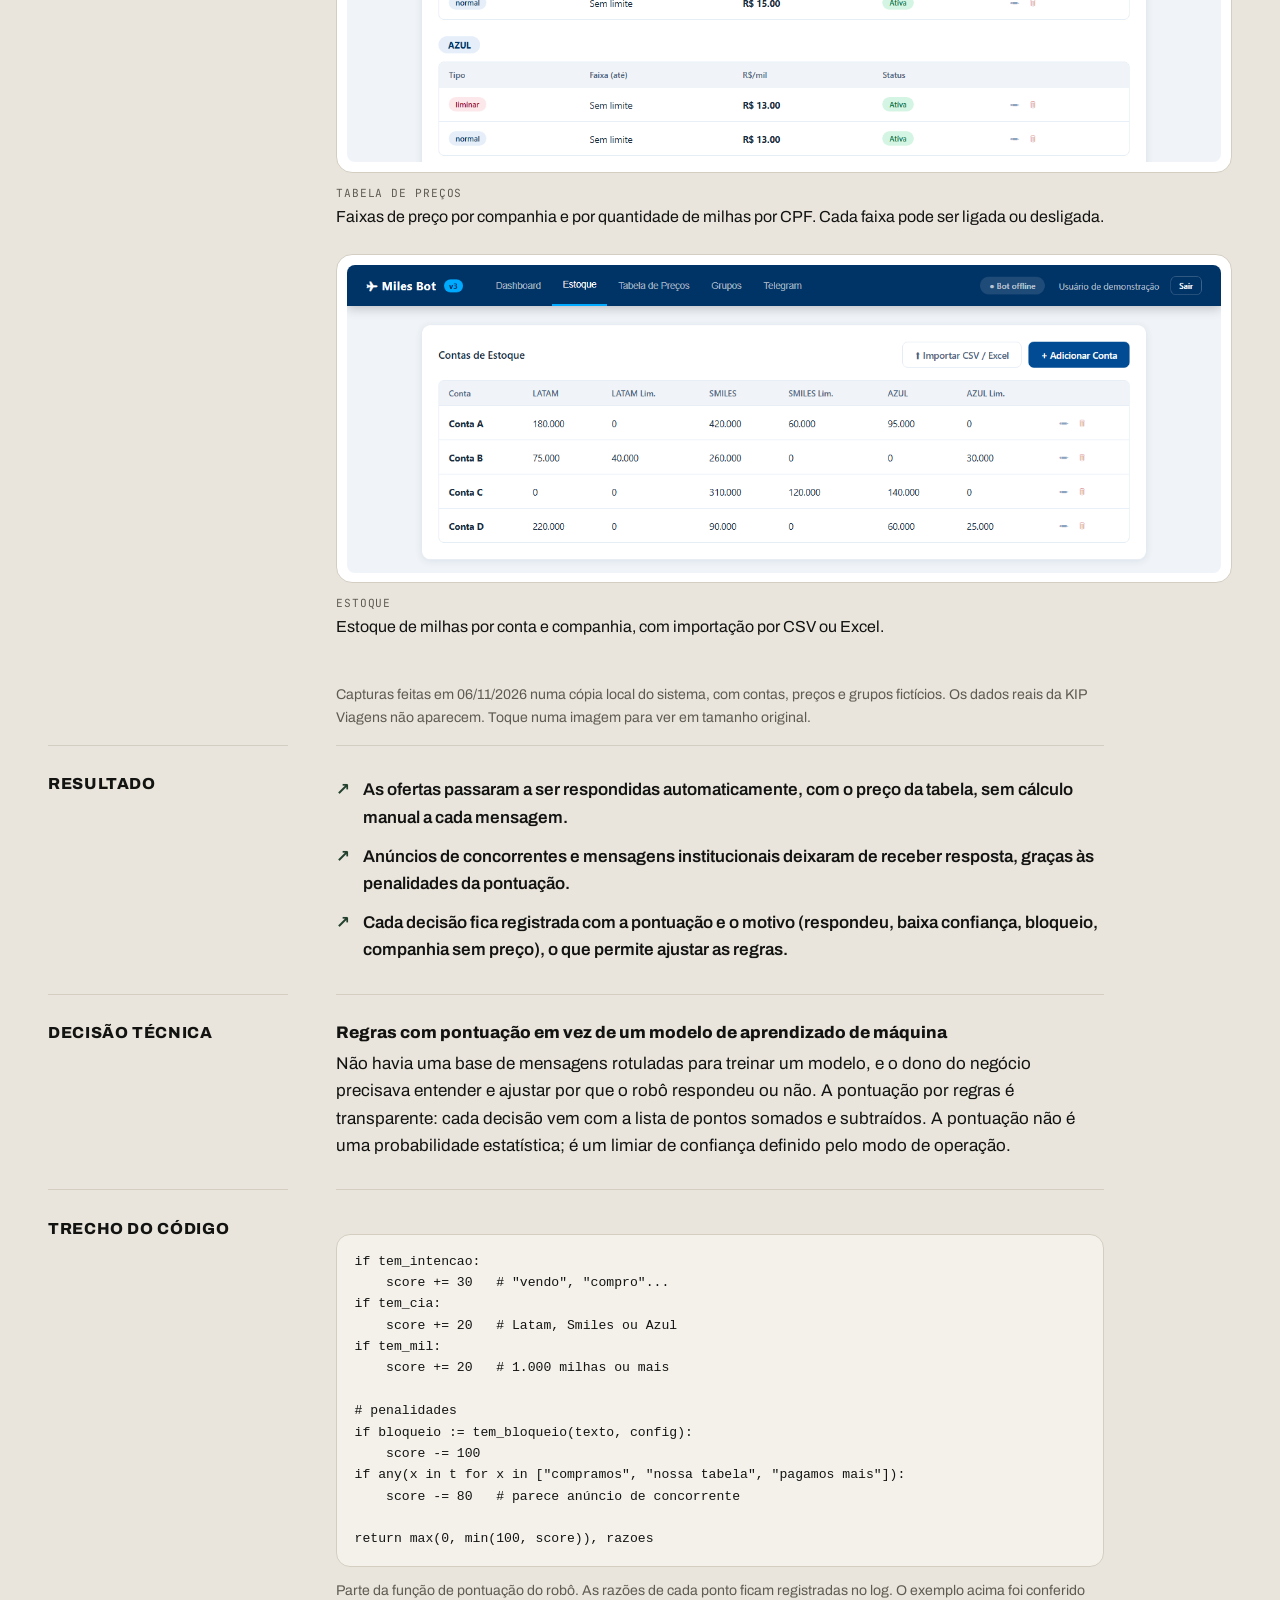
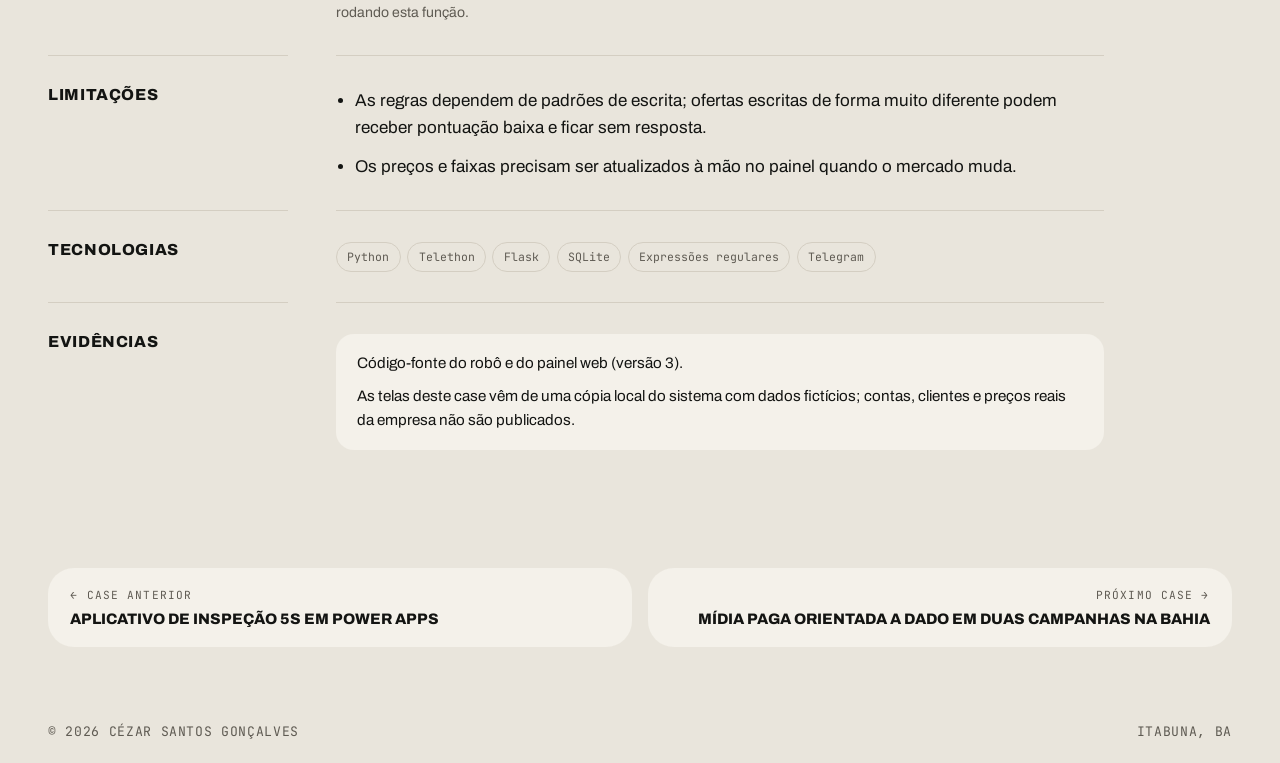
==== commit d723e560: "Melhorias da revisão de 06/11: destaques clicáveis, tabela de mídia paga, telas da KIP, Kafka corrig" ====
--- a/cases/automacao-kip.html
+++ b/cases/automacao-kip.html
@@ -21,7 +21,7 @@
 <link rel="preconnect" href="https://fonts.googleapis.com">
 <link rel="preconnect" href="https://fonts.gstatic.com" crossorigin>
 <link rel="stylesheet" href="https://fonts.googleapis.com/css2?family=Archivo:ital,wdth,wght@0,62..125,400..900;1,100,400&family=JetBrains+Mono:wght@400;500&display=swap">
-<link rel="stylesheet" href="../assets/estilo.css">
+<link rel="stylesheet" href="../assets/estilo.css?v=e97564e3">
 </head>
 <body>
 <a class="pular" href="#conteudo">Pular para o conteúdo</a>
@@ -38,6 +38,7 @@
 <h1>Robô de ofertas de milhas com painel web em Flask</h1>
 <p class="contexto">KIP Viagens · compra de milhas aéreas em grupos do Telegram · 2025–2026</p>
 <div class="case-destaque"><span class="valor">0–100</span><span class="legenda">pontuação por regras que decide se a mensagem é uma oferta real antes de responder</span></div>
+
 </div>
 </div></div></header>
 <main>
@@ -45,7 +46,8 @@
 <dl class="ficha"><div><dt>Período</dt><dd>Março de 2025 a junho de 2026</dd></div><div><dt>Meu papel</dt><dd>Desenvolvi o robô e o painel web: leitura das mensagens, regras de pontuação, tabela de preços, estoque e controle do robô</dd></div><div><dt>Status</dt><dd>Usado na operação da KIP Viagens; sem demonstração pública no ar</dd></div></dl>
 <div class="case-bloco"><h2>Problema</h2><div><p>As ofertas de milhas chegam a toda hora em grupos do Telegram, misturadas com anúncios de concorrentes e mensagens institucionais. Responder à mão significava perder as boas ofertas para quem respondia primeiro e calcular o preço de cabeça a cada mensagem.</p></div></div>
 <div class="case-bloco"><h2>O que eu fiz</h2><div><ul class="lista "><li>Escrevi a leitura das mensagens: identifica a companhia (Latam, Smiles ou Azul), a quantidade de milhas, o número de CPFs, o preço pedido e se há liminar.</li><li>Criei uma pontuação de 0 a 100 por regras: soma pontos para intenção de venda, companhia, milhas, CPFs e preço; tira pontos de bloqueios, anúncios e mensagens institucionais.</li><li>Defini três modos de operação (conservador, equilibrado e agressivo), cada um com uma pontuação mínima para responder.</li><li>Calculei o preço pela tabela de cada companhia, por faixa de milhas por CPF, com faixas que podem ser ligadas e desligadas.</li><li>Construí um painel web em Flask com SQLite para gerenciar estoque, tabelas de preço por cliente e grupo, configuração do Telegram, início e parada do robô e registro das decisões.</li></ul></div></div>
-<div class="case-bloco"><h2>Como funciona</h2><div><ol class="fluxo"><li><span class="etapa">Mensagem no grupo</span><span class="det">ex.: &quot;Vendo 80k Smiles, 2 CPFs&quot;</span></li><li><span class="etapa">Leitura</span><span class="det">companhia Smiles, 80.000 milhas, 2 CPFs, média de 40.000 milhas por CPF</span></li><li><span class="etapa">Pontuação</span><span class="det">+30 intenção de venda (&quot;vendo&quot;), +20 companhia, +20 milhas, +15 CPF explícito = 85 pontos</span></li><li><span class="etapa">Decisão</span><span class="det">85 passa da pontuação mínima do modo conservador (80), então o robô segue</span></li><li><span class="etapa">Preço</span><span class="det">na tabela da Smiles, a faixa de até 49.999 milhas por CPF dá R$ 17,50 o milheiro, e o robô responde com esse valor</span></li></ol></div></div>
+<div class="case-bloco"><h2>Como funciona</h2><div><ol class="fluxo"><li><span class="etapa">Mensagem no grupo</span><span class="det">ex.: &quot;Vendo 80k Smiles, 2 CPFs&quot;</span></li><li><span class="etapa">Leitura</span><span class="det">companhia Smiles, 80.000 milhas, 2 CPFs, média de 40.000 milhas por CPF</span></li><li><span class="etapa">Pontuação</span><span class="det">+30 intenção de venda (&quot;vendo&quot;), +20 companhia, +20 milhas, +15 CPF explícito = 85 pontos</span></li><li><span class="etapa">Decisão</span><span class="det">85 passa da pontuação mínima do modo conservador (80), então o robô segue</span></li><li><span class="etapa">Preço</span><span class="det">na tabela de preços, a faixa de até 49.999 milhas por CPF da Smiles define o valor do milheiro (R$ 15,50 na tabela fictícia das telas abaixo), e o robô responde com esse valor</span></li></ol></div></div>
+<div class="antes-depois"><div class="ad-cab"><h2>O painel de gestão</h2><p>Telas do painel web rodando com dados fictícios. O registro de decisões não foi inventado: é a saída da própria função do robô aplicada a mensagens de exemplo.</p></div><div class="antes-depois-grupo"><div class="grupo-cab"><span class="etiqueta">Painel</span><h3>Robô e decisões</h3><p>Liga e desliga o robô, mostra o estoque de milhas por companhia e registra cada decisão com o motivo.</p></div><div class="figs"><figure class="fig larga" style="--max:1280px"><a href="../assets/cases/automacao-kip/painel-dashboard.png" target="_blank" rel="noopener" aria-label="Ampliar: Tela inicial do Miles Bot com o status do robô, o total de milhas disponíveis por companhia (Latam, Smiles e Azul, normais e com liminar) e o log do robô com linhas RESPONDEU e IGNOROU"><img src="../assets/cases/automacao-kip/painel-dashboard.png" alt="Tela inicial do Miles Bot com o status do robô, o total de milhas disponíveis por companhia (Latam, Smiles e Azul, normais e com liminar) e o log do robô com linhas RESPONDEU e IGNOROU" width="1280" height="712" loading="lazy"></a><figcaption><span class="fonte">Tela inicial</span>O log mostra a decisão para cada mensagem: respondeu, com companhia, milhas, CPFs, preço da tabela, preço pedido e pontuação; ou ignorou, com o motivo (anúncio bloqueado, mensagem sem companhia ou milhas, companhia sem preço).</figcaption></figure></div></div><div class="antes-depois-grupo"><div class="grupo-cab"><span class="etiqueta">Configuração</span><h3>Preços e estoque</h3><p>O dono do negócio ajusta as regras sem mexer no código.</p></div><div class="figs"><figure class="fig larga" style="--max:1280px"><a href="../assets/cases/automacao-kip/painel-precos.png" target="_blank" rel="noopener" aria-label="Ampliar: Tela Minha Tabela de Preços com faixas por companhia: Latam, Smiles e Azul, cada faixa com tipo, limite de milhas, preço por mil milhas e status Ativa"><img src="../assets/cases/automacao-kip/painel-precos.png" alt="Tela Minha Tabela de Preços com faixas por companhia: Latam, Smiles e Azul, cada faixa com tipo, limite de milhas, preço por mil milhas e status Ativa" width="1280" height="900" loading="lazy"></a><figcaption><span class="fonte">Tabela de preços</span>Faixas de preço por companhia e por quantidade de milhas por CPF. Cada faixa pode ser ligada ou desligada.</figcaption></figure><figure class="fig larga" style="--max:1280px"><a href="../assets/cases/automacao-kip/painel-estoque.png" target="_blank" rel="noopener" aria-label="Ampliar: Tela Contas de Estoque com as contas A, B, C e D e o saldo de milhas de cada companhia, com botões para importar CSV ou Excel e adicionar conta"><img src="../assets/cases/automacao-kip/painel-estoque.png" alt="Tela Contas de Estoque com as contas A, B, C e D e o saldo de milhas de cada companhia, com botões para importar CSV ou Excel e adicionar conta" width="1280" height="450" loading="lazy"></a><figcaption><span class="fonte">Estoque</span>Estoque de milhas por conta e companhia, com importação por CSV ou Excel.</figcaption></figure></div></div><p class="credito">Capturas feitas em 06/11/2026 numa cópia local do sistema, com contas, preços e grupos fictícios. Os dados reais da KIP Viagens não aparecem. Toque numa imagem para ver em tamanho original.</p></div>
 <div class="case-bloco"><h2>Resultado</h2><div><ul class="lista resultados"><li>As ofertas passaram a ser respondidas automaticamente, com o preço da tabela, sem cálculo manual a cada mensagem.</li><li>Anúncios de concorrentes e mensagens institucionais deixaram de receber resposta, graças às penalidades da pontuação.</li><li>Cada decisão fica registrada com a pontuação e o motivo (respondeu, baixa confiança, bloqueio, companhia sem preço), o que permite ajustar as regras.</li></ul></div></div>
 <div class="case-bloco"><h2>Decisão técnica</h2><div><h3 class="sub">Regras com pontuação em vez de um modelo de aprendizado de máquina</h3><p>Não havia uma base de mensagens rotuladas para treinar um modelo, e o dono do negócio precisava entender e ajustar por que o robô respondeu ou não. A pontuação por regras é transparente: cada decisão vem com a lista de pontos somados e subtraídos. A pontuação não é uma probabilidade estatística; é um limiar de confiança definido pelo modo de operação.</p></div></div><div class="case-bloco"><h2>Trecho do código</h2><div><figure class="codigo"><pre><code>if tem_intencao:
     score += 30   # &quot;vendo&quot;, &quot;compro&quot;...
@@ -62,7 +64,7 @@
 
 return max(0, min(100, score)), razoes</code></pre><figcaption>Parte da função de pontuação do robô. As razões de cada ponto ficam registradas no log. O exemplo acima foi conferido rodando esta função.</figcaption></figure></div></div><div class="case-bloco"><h2>Limitações</h2><div><ul class="lista "><li>As regras dependem de padrões de escrita; ofertas escritas de forma muito diferente podem receber pontuação baixa e ficar sem resposta.</li><li>Os preços e faixas precisam ser atualizados à mão no painel quando o mercado muda.</li></ul></div></div>
 <div class="case-bloco"><h2>Tecnologias</h2><div><ul class="chips"><li>Python</li><li>Telethon</li><li>Flask</li><li>SQLite</li><li>Expressões regulares</li><li>Telegram</li></ul></div></div>
-<div class="case-bloco"><h2>Evidências</h2><div><div class="nota"><p>Código-fonte do robô e do painel web (versão 3).</p><p>Não há prints com dados reais: as telas mostram clientes, preços e contas da empresa. O exemplo deste case usa uma mensagem fictícia.</p></div></div></div>
+<div class="case-bloco"><h2>Evidências</h2><div><div class="nota"><p>Código-fonte do robô e do painel web (versão 3).</p><p>As telas deste case vêm de uma cópia local do sistema com dados fictícios; contas, clientes e preços reais da empresa não são publicados.</p></div></div></div>
 </div></section>
 <div class="wrap"><nav class="navcases" aria-label="Outros cases"><a href="inspecao-5s.html"><span class="k">← Case anterior</span><span class="t">Aplicativo de inspeção 5S em Power Apps</span></a><a class="prox" href="midia-paga.html"><span class="k">Próximo case →</span><span class="t">Mídia paga orientada a dado em duas campanhas na Bahia</span></a></nav></div>
 </main>
@@ -70,6 +72,6 @@
 <span>© 2026 Cézar Santos Gonçalves</span>
 <span>Itabuna, BA</span>
 </div></footer>
-<script src="../assets/site.js" defer></script>
+<script src="../assets/site.js?v=1b7c808d" defer></script>
 </body>
 </html>
--- a/assets/estilo.css
+++ b/assets/estilo.css
@@ -103,6 +103,11 @@
 .metricas ul { list-style: none; padding: 0; display: grid; grid-template-columns: repeat(4, 1fr); gap: 0; border-top: 1px solid var(--ink); }
 .metricas li { padding: 1.4rem 1.4rem 1.6rem 0; display: flex; flex-direction: column; gap: .45rem; min-width: 0; }
 .metricas li + li { padding-left: 1.4rem; border-left: 1px solid var(--line); }
+.metricas li > a { display: flex; flex-direction: column; gap: .45rem; height: 100%; color: inherit; text-decoration: none; }
+.metricas li > a .ir { margin-top: auto; padding-top: .5rem; display: inline-flex; align-items: center; gap: .35rem; font-size: .78rem; font-weight: 700; text-transform: uppercase; letter-spacing: .06em; color: var(--accent); }
+.metricas li > a .ir svg { width: .9rem; height: .9rem; }
+.metricas li > a:hover .valor, .metricas li > a:focus-visible .valor { color: var(--accent); }
+.metricas li > a:hover .ir { text-decoration: underline; }
 .metricas .valor { font-family: var(--display); font-weight: 900; font-size: clamp(2.4rem, 4.6vw, 3.8rem); line-height: .95; letter-spacing: -.03em; font-variant-numeric: tabular-nums; }
 .metricas .area { font-size: .75rem; font-weight: 700; text-transform: uppercase; letter-spacing: .08em; color: var(--accent); }
 .metricas .titulo { font-weight: 700; font-size: 1rem; line-height: 1.25; text-transform: uppercase; letter-spacing: .01em; }
@@ -226,8 +231,42 @@
 .fluxo li::after { content: counter(etapa); position: absolute; left: 1rem; top: .9rem; width: 1.5rem; height: 1.5rem; border-radius: 50%; background: var(--accent); color: var(--bg); font-size: .8rem; font-weight: 800; display: grid; place-items: center; }
 .fluxo .etapa { font-weight: 800; }
 .fluxo .det { color: var(--muted); font-size: .95rem; }
+.tabela { overflow-x: auto; margin-top: 1.4rem; border: 1px solid var(--line); border-radius: 14px; background: var(--card); }
+.tabela table { width: 100%; border-collapse: collapse; font-size: .92rem; min-width: 34rem; }
+.tabela caption { text-align: left; padding: .8rem 1rem .4rem; font-family: var(--mono); font-size: .72rem; letter-spacing: .08em; text-transform: uppercase; color: var(--muted); }
+.tabela th, .tabela td { padding: .6rem .8rem; border-top: 1px solid var(--line); text-align: left; vertical-align: top; }
+.tabela thead th { font-size: .74rem; text-transform: uppercase; letter-spacing: .04em; white-space: normal; vertical-align: bottom; }
+.tabela tbody th { font-weight: 600; min-width: 11rem; }
+.tabela .n { text-align: right; font-variant-numeric: tabular-nums; white-space: nowrap; }
+.tabela tbody tr:first-child { background: var(--accent-soft); }
+.tabela tbody tr:last-child th, .tabela tbody tr:last-child td { font-weight: 800; }
 .medicao { margin-top: 1rem; font-size: .95rem; color: var(--muted); }
 .case-bloco h3.sub { font-size: 1.05rem; font-weight: 800; margin-bottom: .5rem; }
+.antes-depois { grid-column: 1 / -1; border-top: 1px solid var(--line); padding-block: 2.4rem 1rem; display: flex; flex-direction: column; gap: 2.8rem; }
+.ad-cab { display: grid; grid-template-columns: 15rem 1fr; gap: .6rem 3rem; }
+.ad-cab h2 { font-size: 1rem; font-weight: 800; text-transform: uppercase; letter-spacing: .04em; }
+.ad-cab p { max-width: 48rem; font-size: 1.05rem; }
+.antes-depois-grupo { display: grid; grid-template-columns: 15rem 1fr; gap: 1.2rem 3rem; align-items: start; }
+.grupo-cab { display: flex; flex-direction: column; gap: .45rem; }
+.grupo-cab .etiqueta { align-self: flex-start; font-family: var(--mono); font-size: .72rem; letter-spacing: .1em; text-transform: uppercase; padding: .25rem .6rem; border-radius: 999px; background: var(--accent); color: var(--bg); }
+.grupo-cab h3 { font-size: 1.25rem; font-weight: 900; line-height: 1.15; text-transform: uppercase; letter-spacing: -.01em; }
+.grupo-cab p { color: var(--muted); font-size: .95rem; }
+.figs { display: grid; grid-template-columns: repeat(2, minmax(0, 1fr)); gap: 1.6rem; align-items: start; min-width: 0; }
+.fig { margin: 0; display: flex; flex-direction: column; gap: .75rem; min-width: 0; max-width: var(--max); width: 100%; }
+.fig.larga { grid-column: 1 / -1; }
+.fig a { display: block; background: #fff; border: 1px solid var(--line); border-radius: 16px; padding: .6rem; transition: border-color .15s; }
+.fig a:hover, .fig a:focus-visible { border-color: var(--accent); }
+.fig img { display: block; width: 100%; height: auto; border-radius: 8px; }
+.fig figcaption { font-size: 1rem; line-height: 1.5; display: flex; flex-direction: column; gap: .2rem; }
+.fig figcaption .fonte { font-family: var(--mono); font-size: .7rem; letter-spacing: .08em; text-transform: uppercase; color: var(--muted); }
+.antes-depois .credito { font-size: .88rem; color: var(--muted); margin-left: calc(15rem + 3rem); max-width: 48rem; }
+@media (max-width: 820px) {
+  .ad-cab, .antes-depois-grupo { grid-template-columns: 1fr; }
+  .figs { grid-template-columns: 1fr; }
+  .antes-depois .credito { margin-left: 0; }
+}
+.demo { display: flex; flex-wrap: wrap; align-items: center; gap: .6rem 1rem; }
+.demo span { font-size: .9rem; color: var(--muted); max-width: 32rem; }
 .codigo { margin: 0; }
 .codigo pre { overflow-x: auto; background: var(--card); border: 1px solid var(--line); border-radius: 14px; padding: 1rem 1.1rem; font-family: var(--mono); font-size: .82rem; line-height: 1.55; }
 .codigo figcaption { margin-top: .6rem; font-size: .88rem; color: var(--muted); }
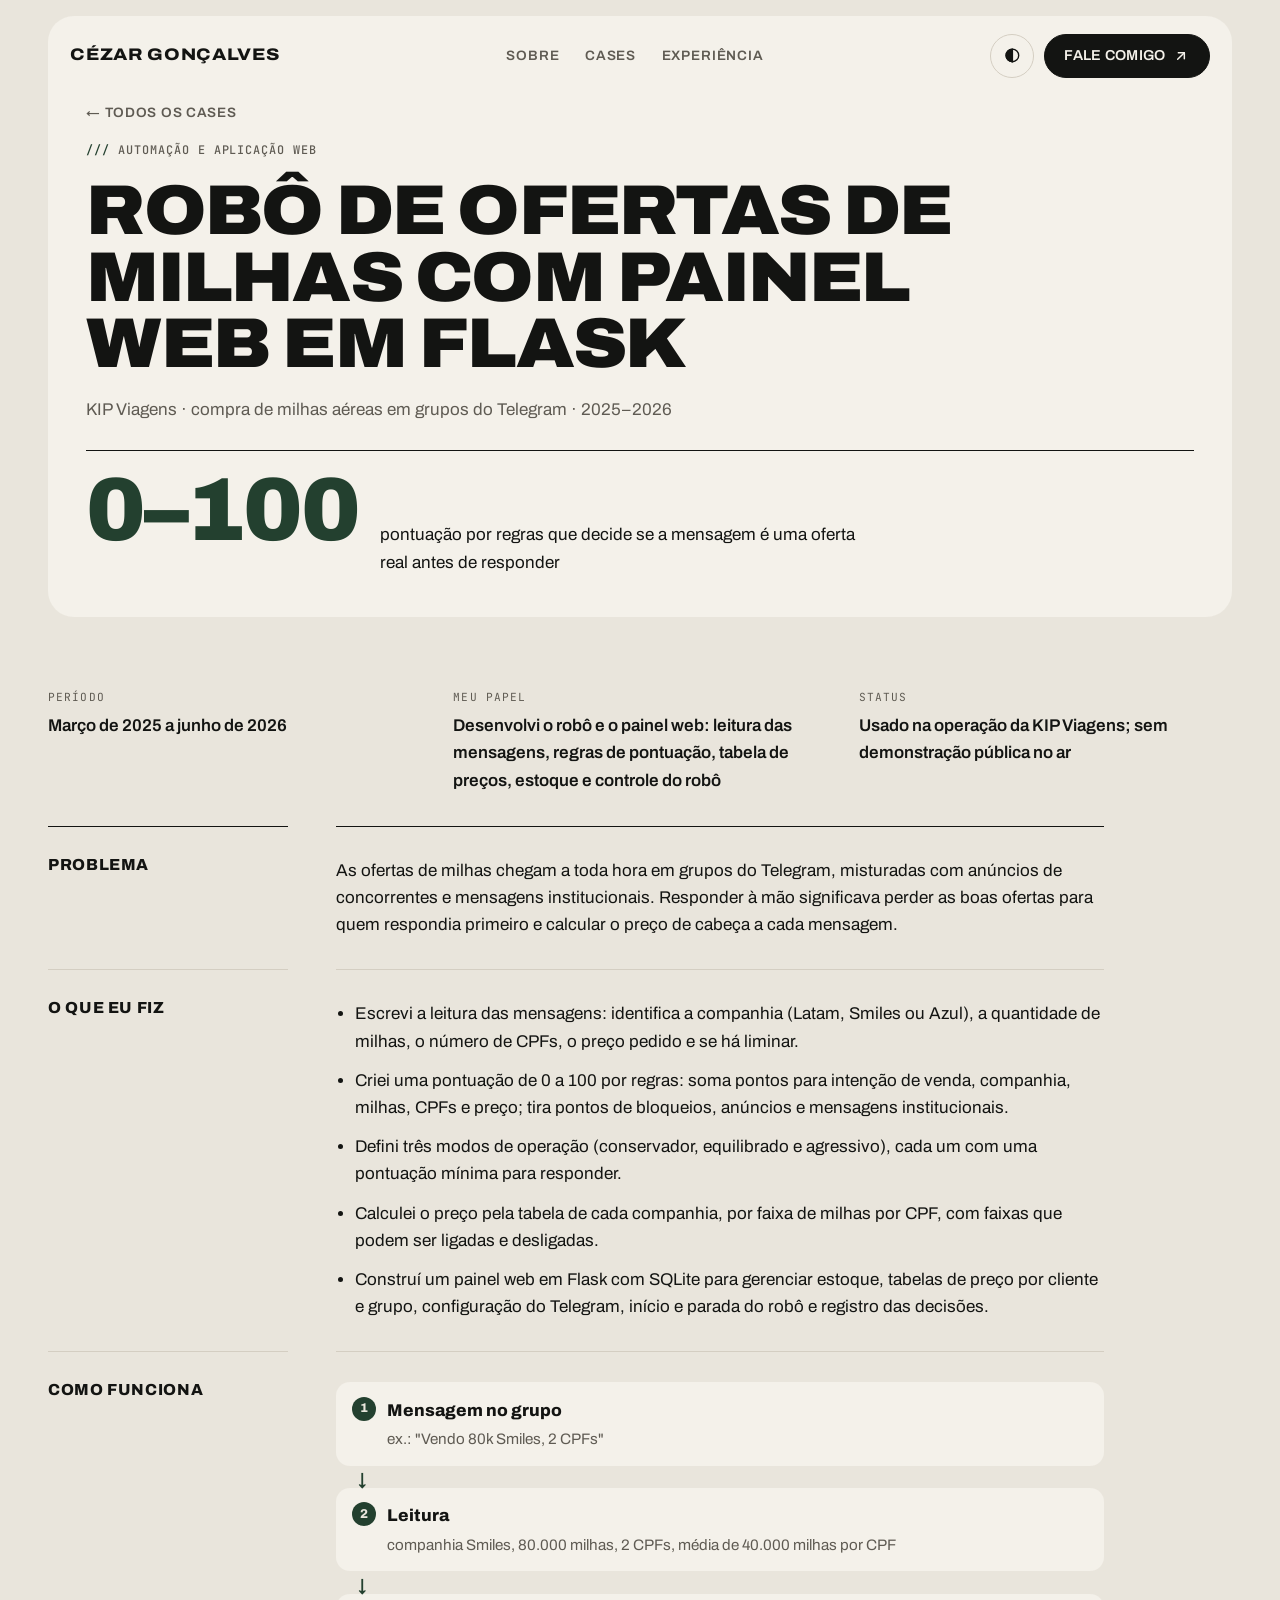
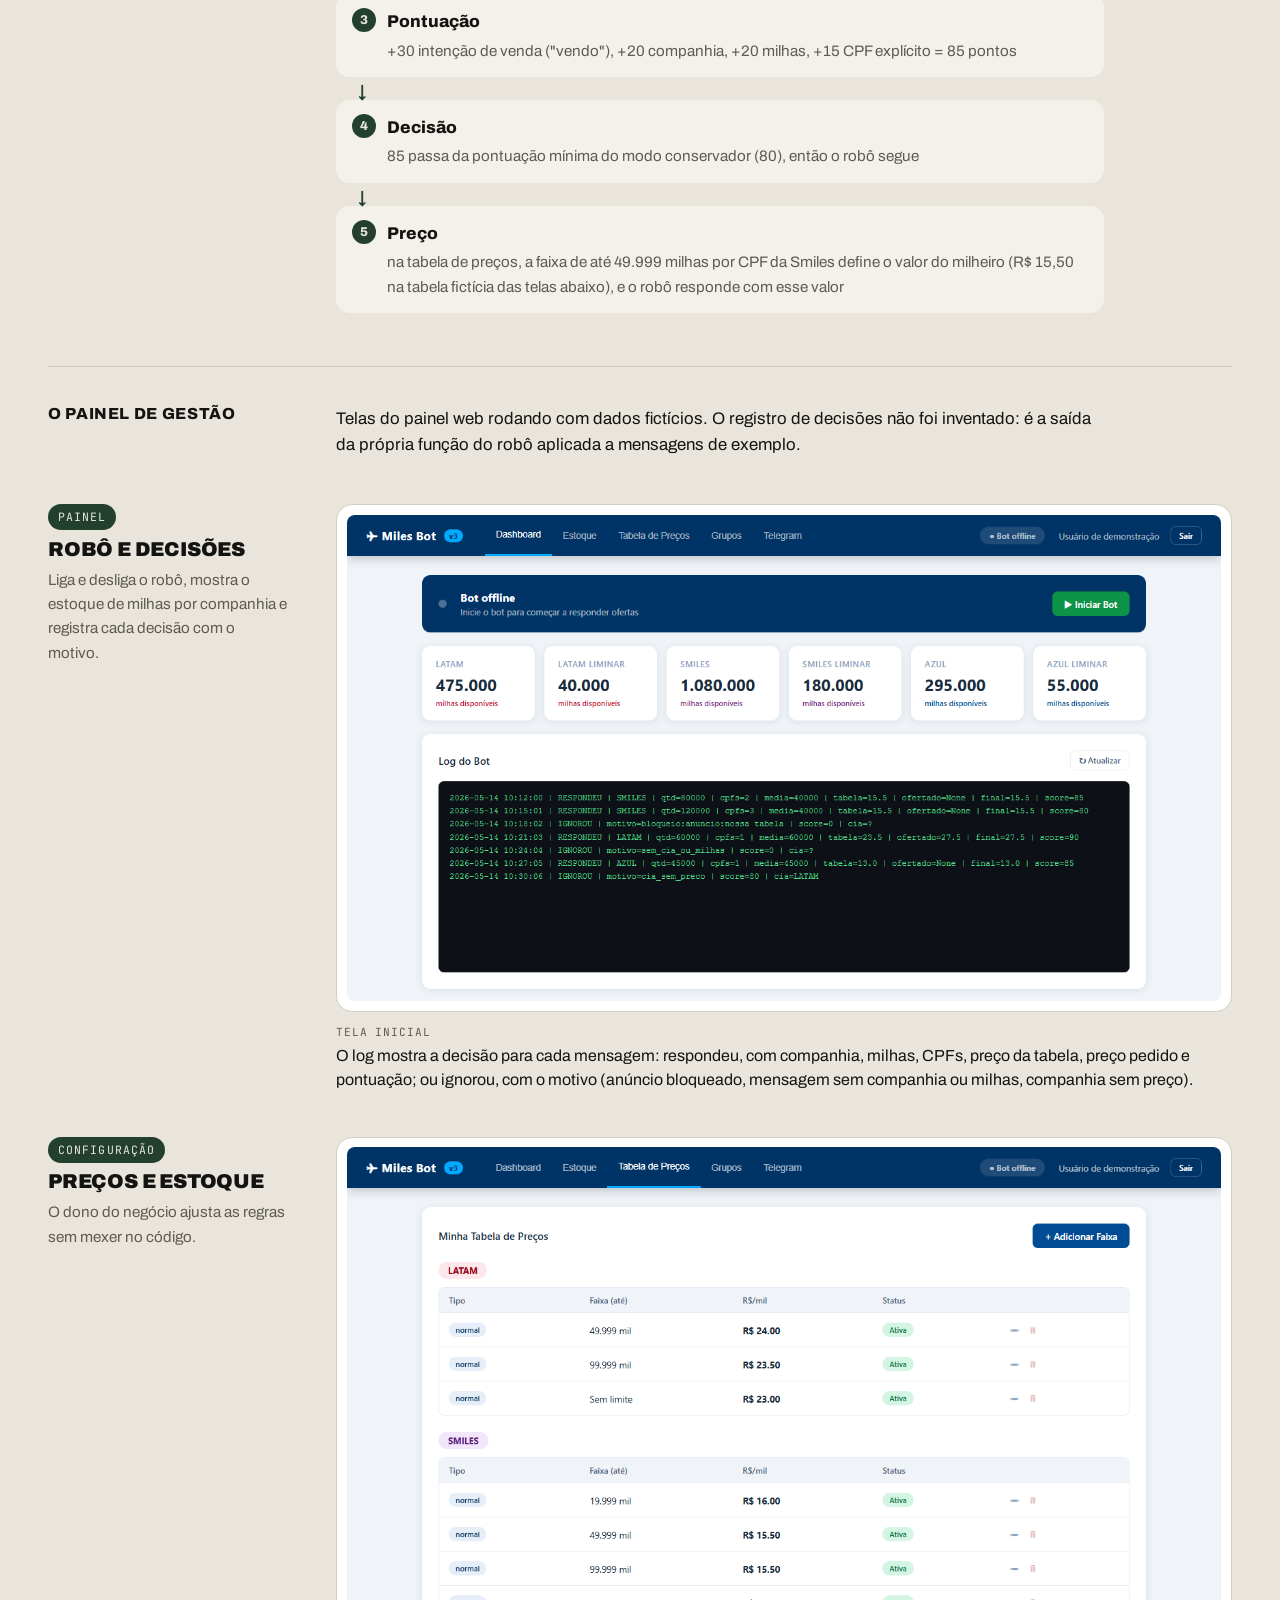
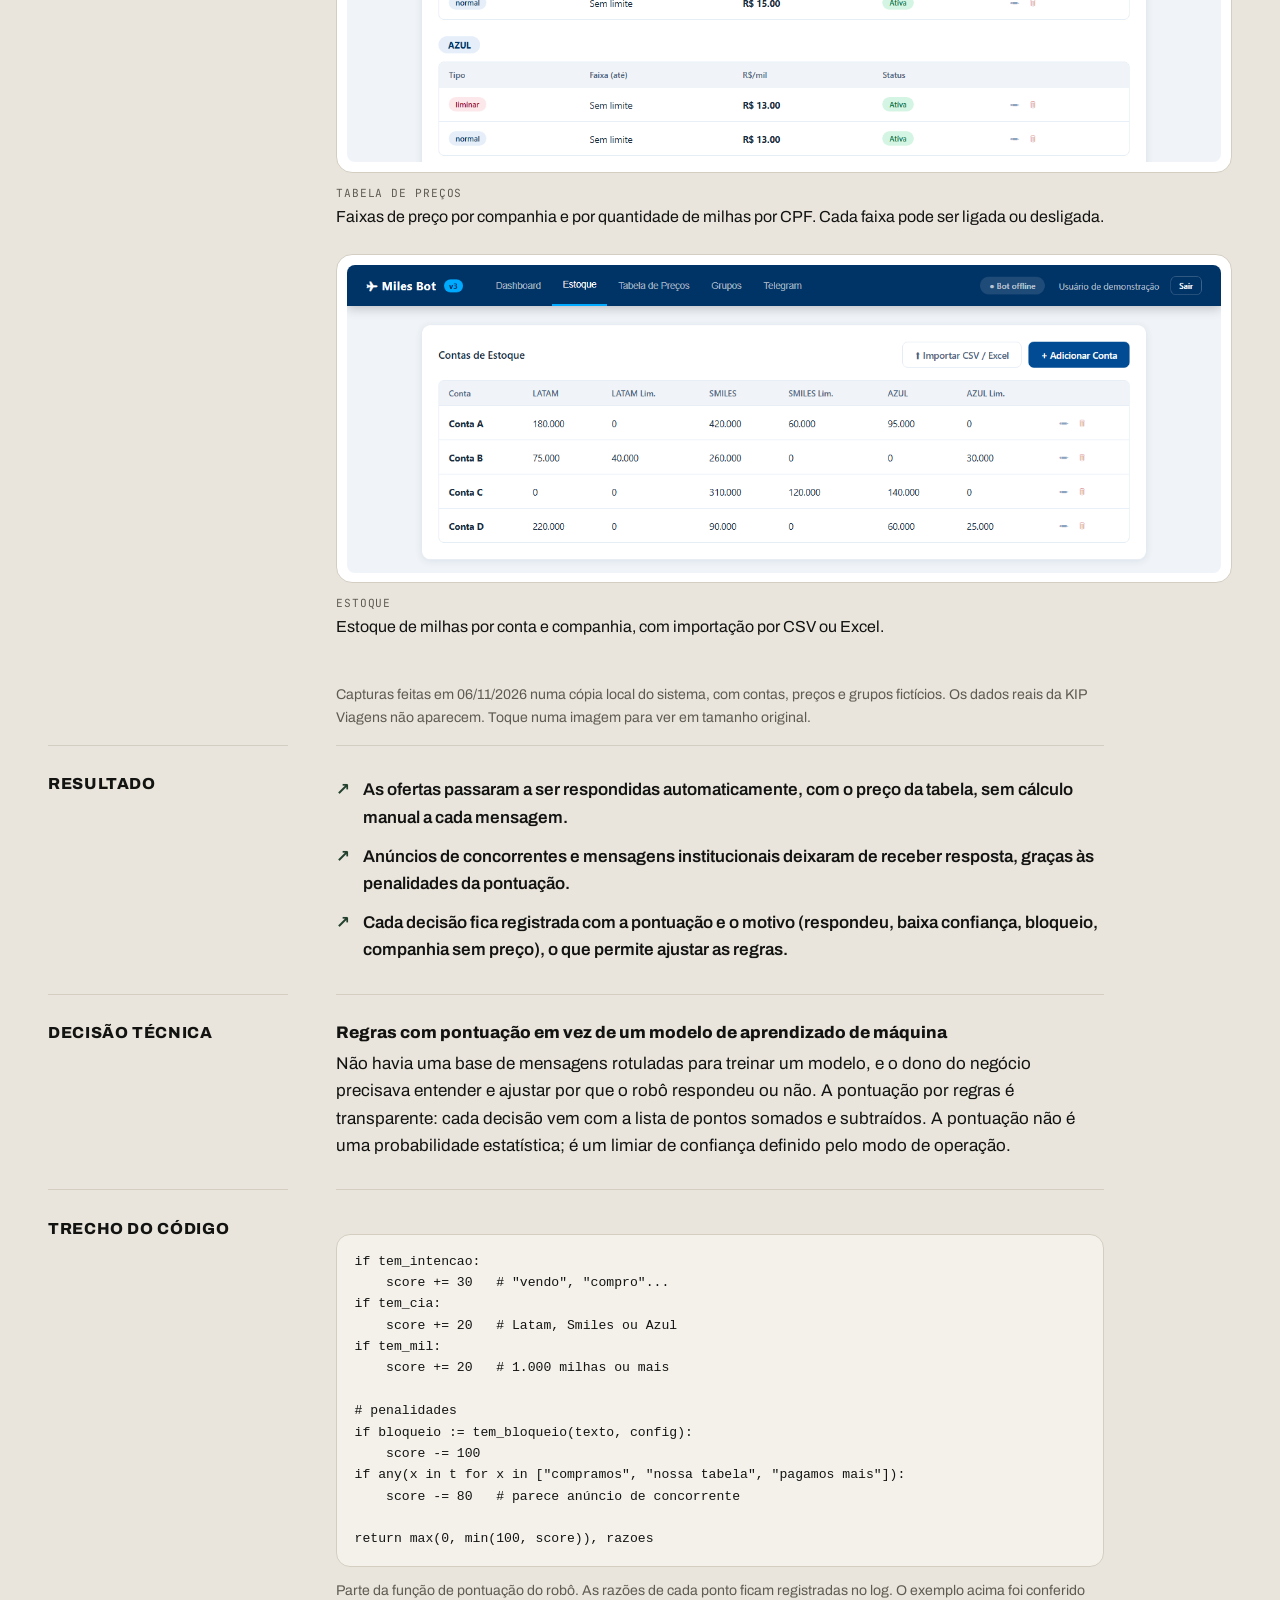
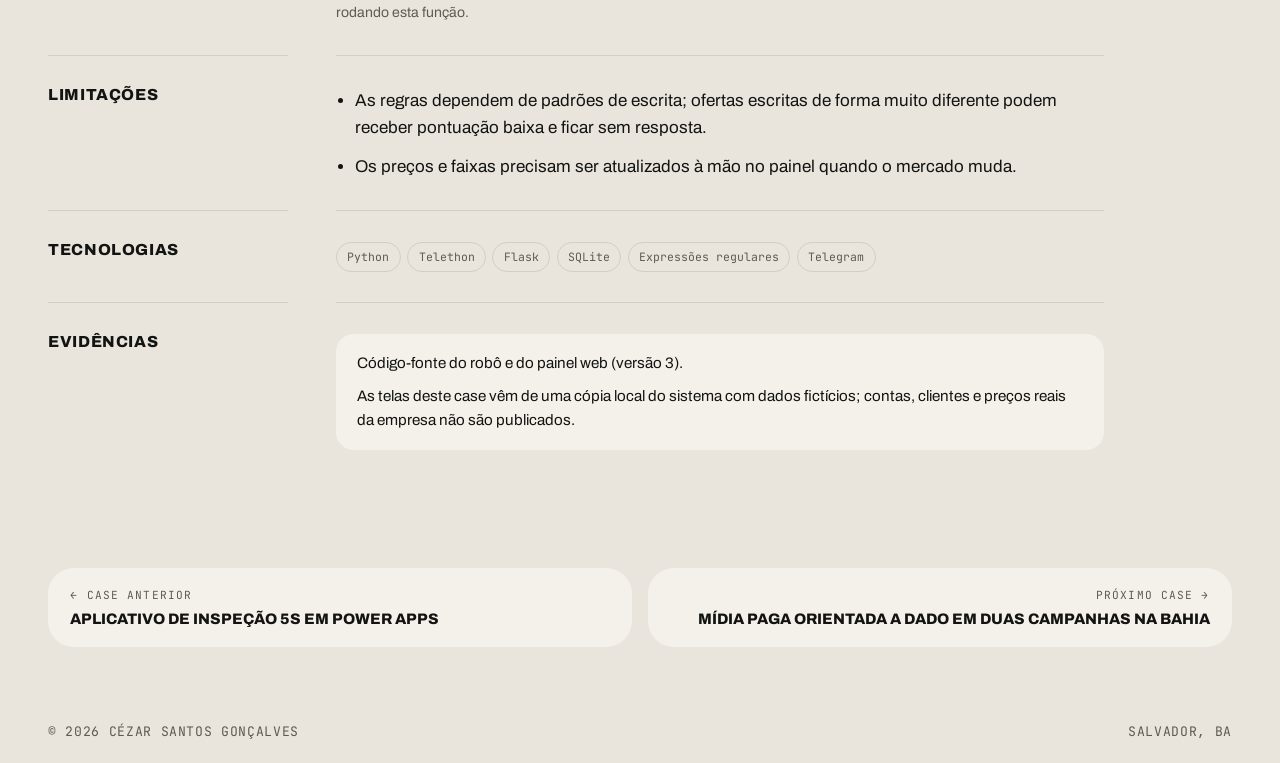
==== commit 117708c2: "Atualiza cidade para Salvador, BA e currículo com novo endereço Co-Authored-By: Claude Opus 5.5 <nor" ====
--- a/cases/automacao-kip.html
+++ b/cases/automacao-kip.html
@@ -21,7 +21,7 @@
 <link rel="preconnect" href="https://fonts.googleapis.com">
 <link rel="preconnect" href="https://fonts.gstatic.com" crossorigin>
 <link rel="stylesheet" href="https://fonts.googleapis.com/css2?family=Archivo:ital,wdth,wght@0,62..125,400..900;1,100,400&family=JetBrains+Mono:wght@400;500&display=swap">
-<link rel="stylesheet" href="../assets/estilo.css?v=e97564e3">
+<link rel="stylesheet" href="../assets/estilo.css?v=f9e28ede">
 </head>
 <body>
 <a class="pular" href="#conteudo">Pular para o conteúdo</a>
@@ -70,7 +70,7 @@
 </main>
 <footer class="rodape"><div class="wrap">
 <span>© 2026 Cézar Santos Gonçalves</span>
-<span>Itabuna, BA</span>
+<span>Salvador, BA</span>
 </div></footer>
 <script src="../assets/site.js?v=1b7c808d" defer></script>
 </body>
--- a/assets/estilo.css
+++ b/assets/estilo.css
@@ -288,3 +288,4 @@
   .navcases { grid-template-columns: 1fr; }
   .navcases .prox { grid-column: auto; text-align: left; }
 }
+.demo + .demo { margin-top: .6rem; }
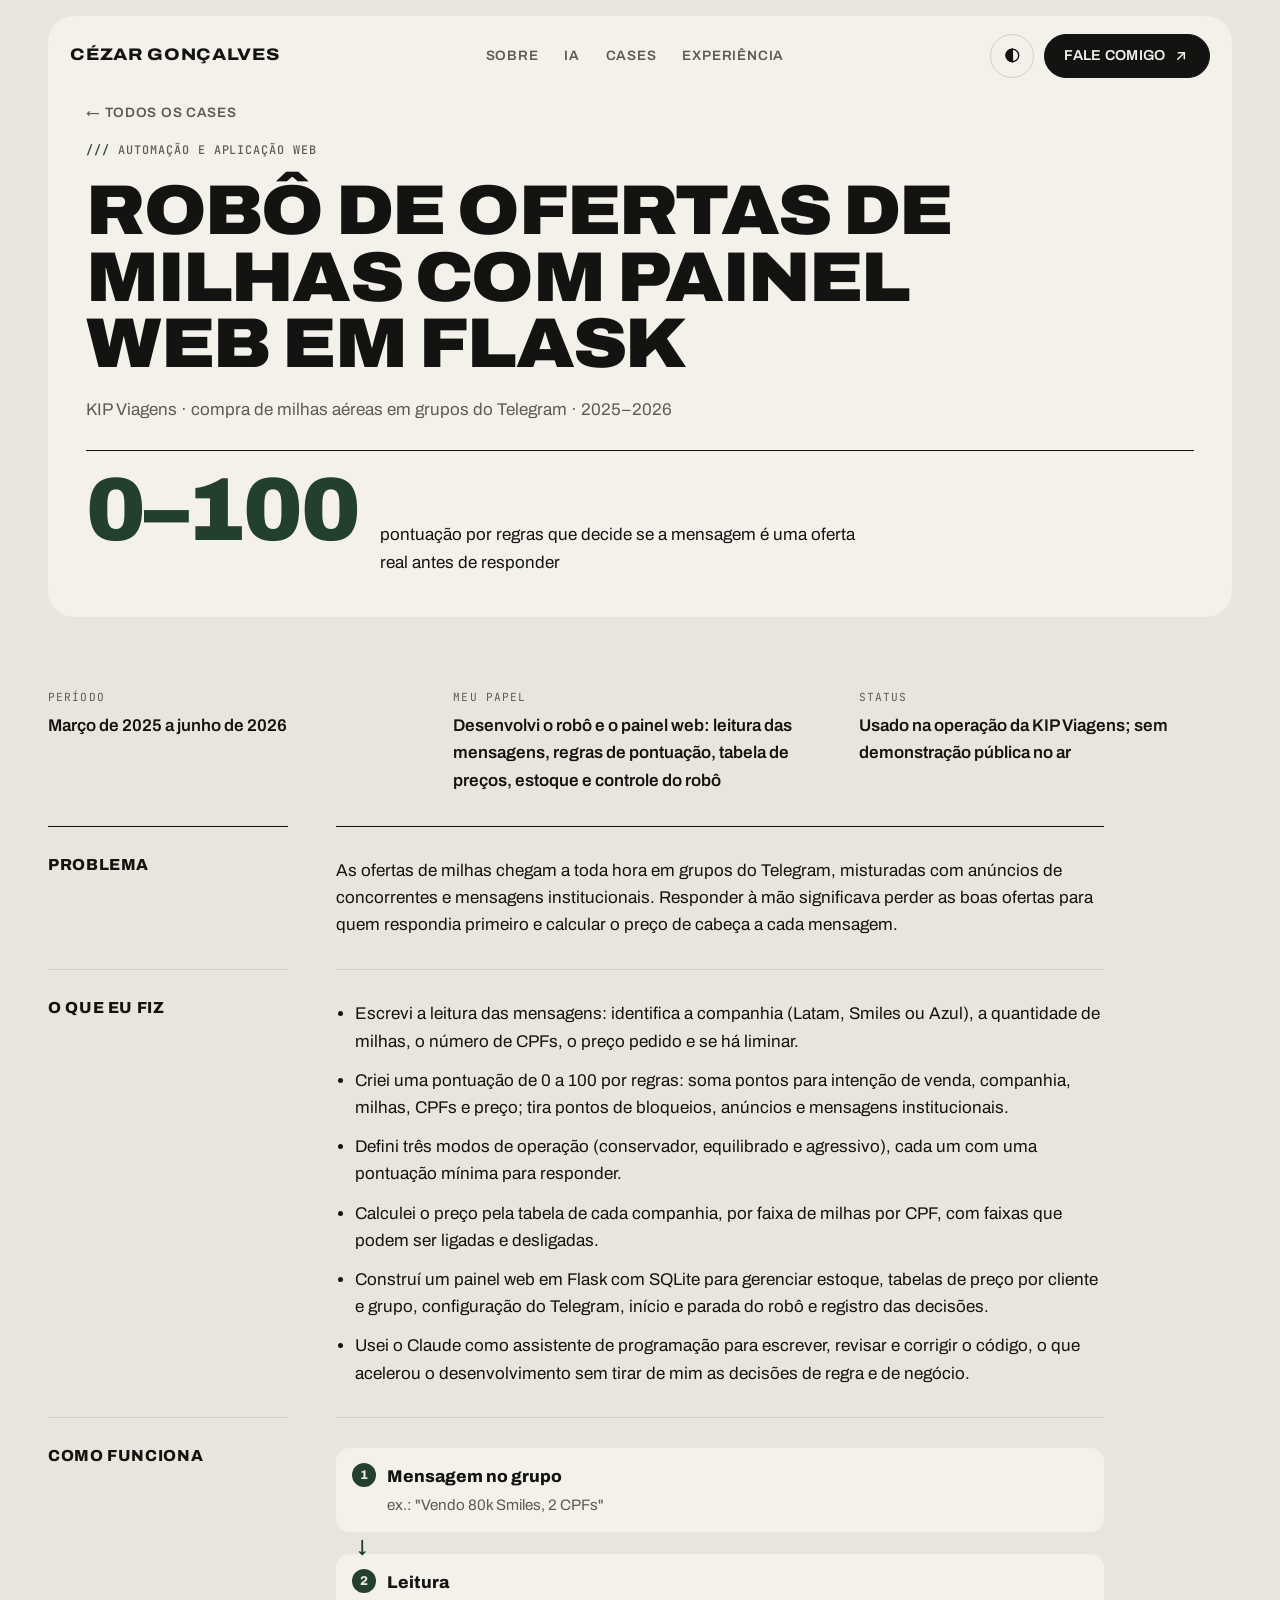
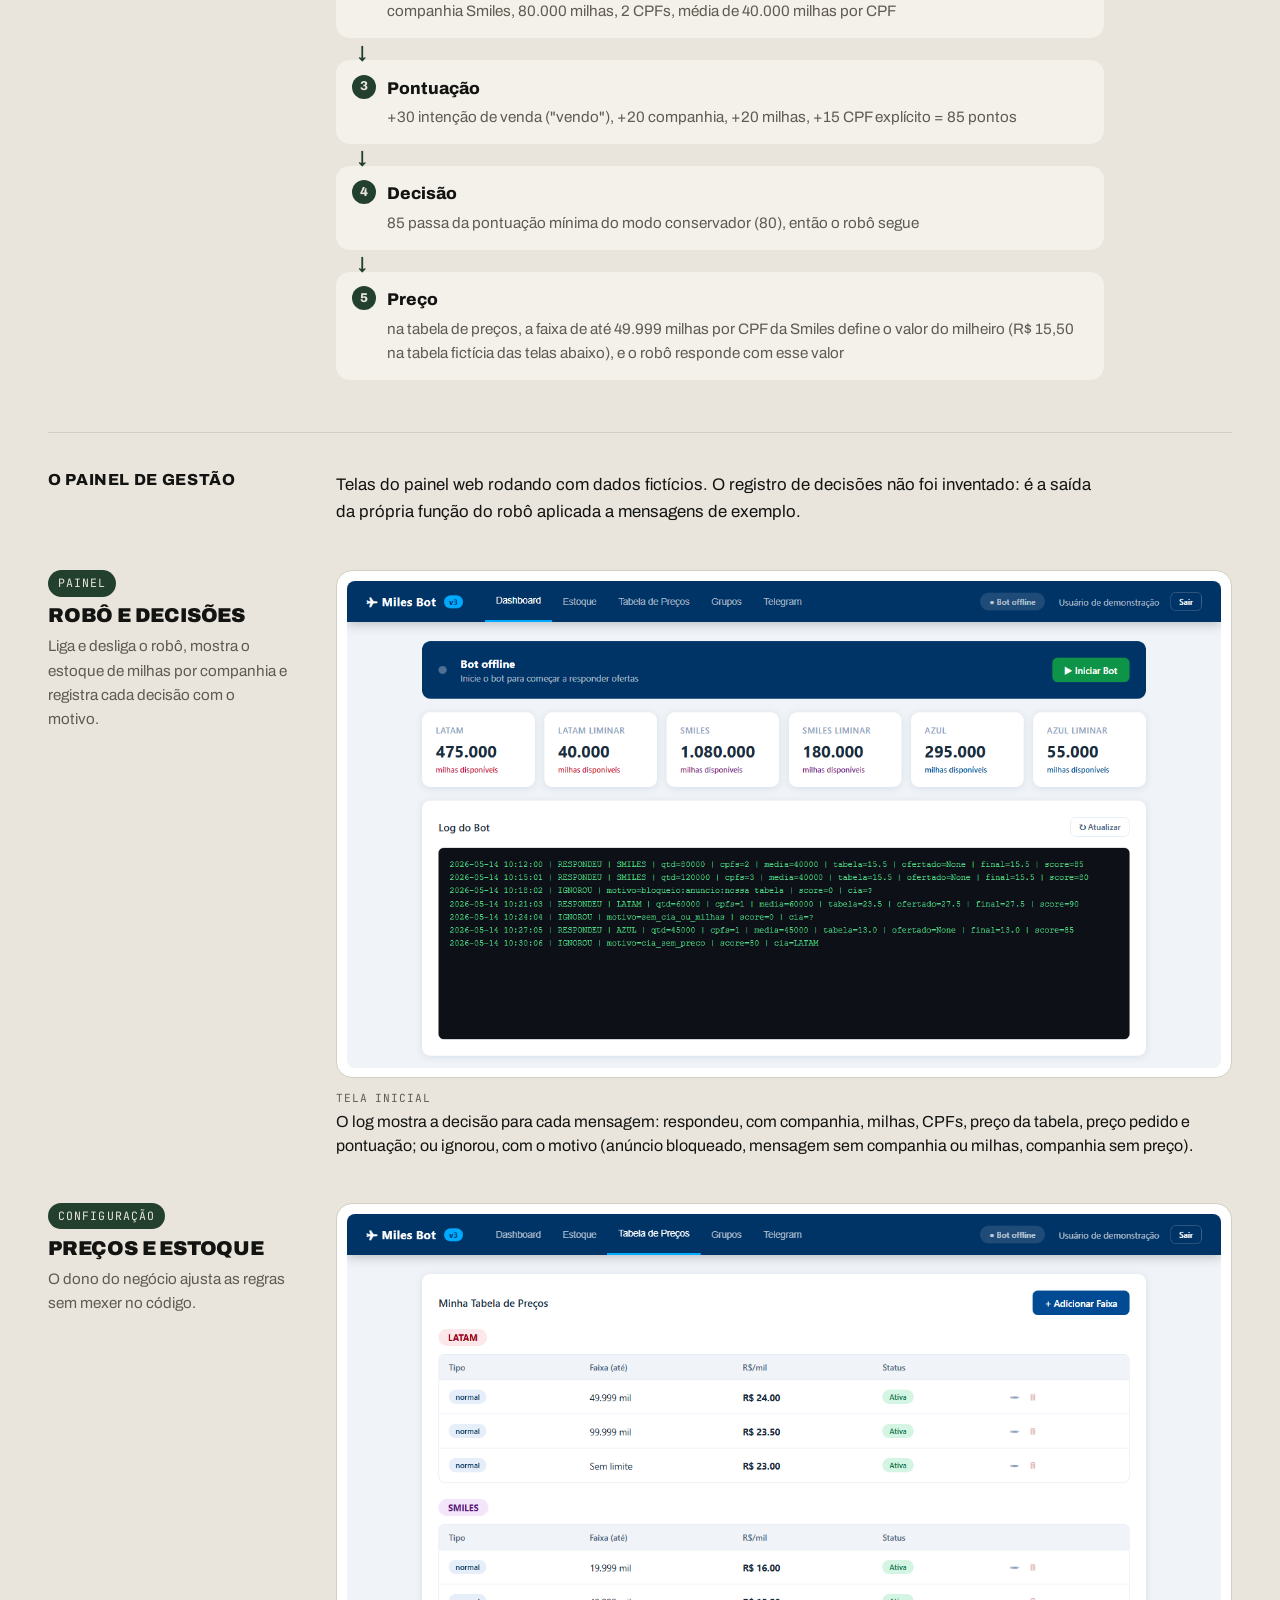
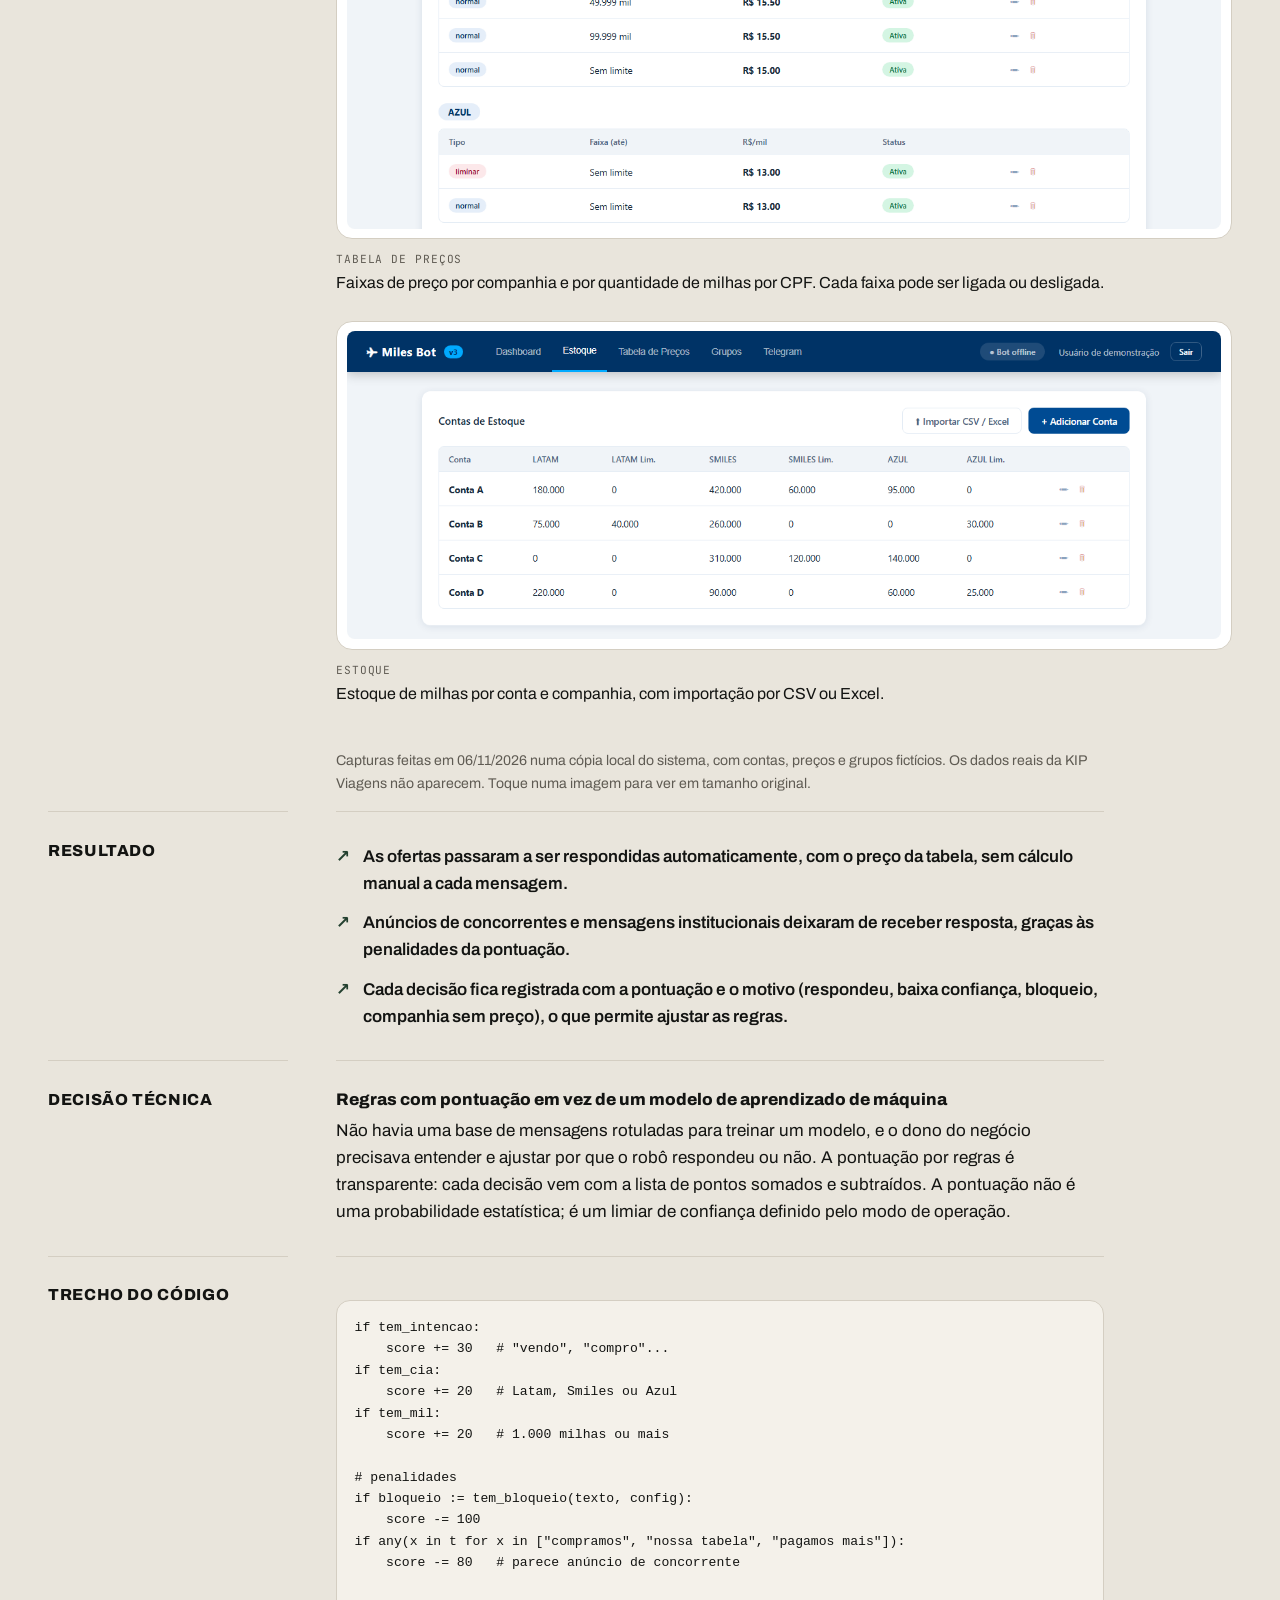
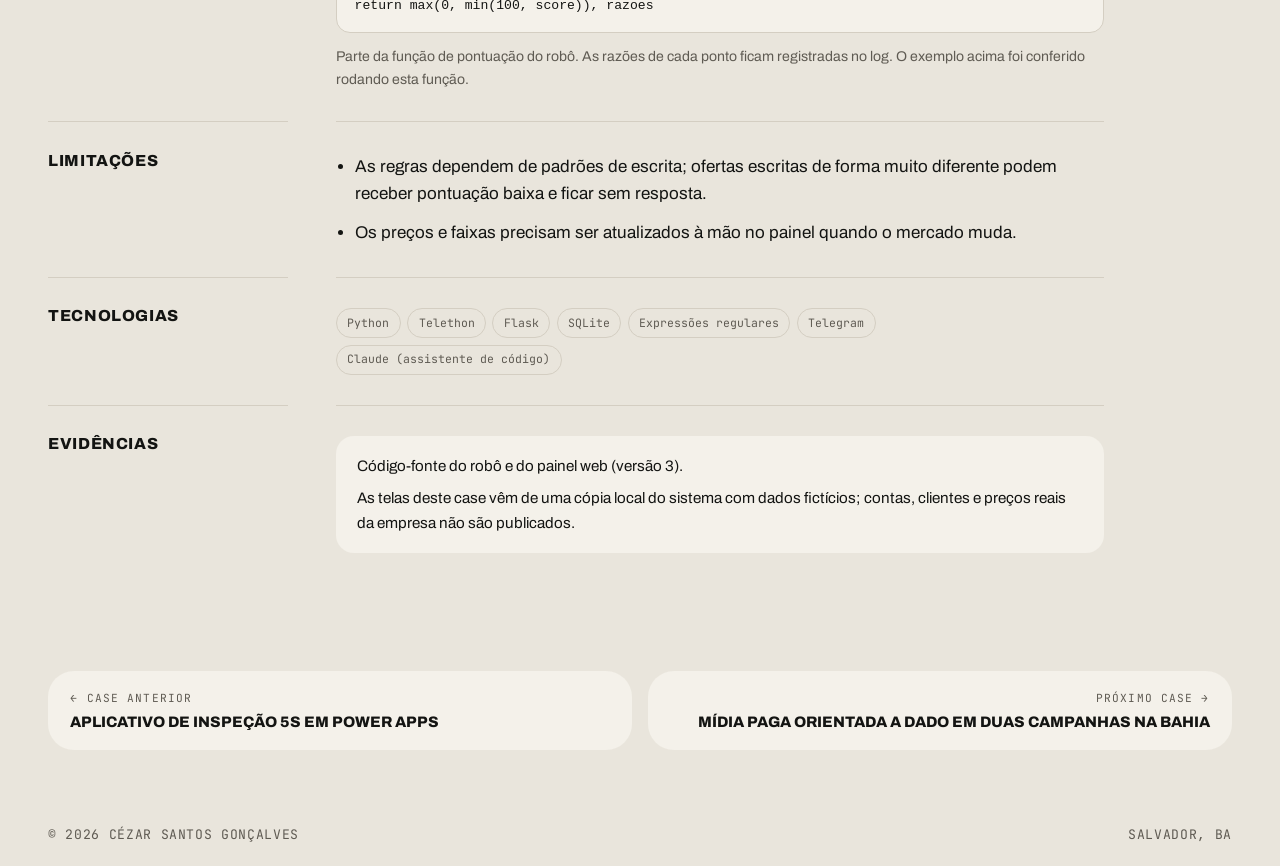
==== commit 1eef3e69: "Adiciona seção IA aplicada, destaca IA nos cases e atualiza currículo Co-Authored-By: Claude Opus 5." ====
--- a/cases/automacao-kip.html
+++ b/cases/automacao-kip.html
@@ -21,7 +21,7 @@
 <link rel="preconnect" href="https://fonts.googleapis.com">
 <link rel="preconnect" href="https://fonts.gstatic.com" crossorigin>
 <link rel="stylesheet" href="https://fonts.googleapis.com/css2?family=Archivo:ital,wdth,wght@0,62..125,400..900;1,100,400&family=JetBrains+Mono:wght@400;500&display=swap">
-<link rel="stylesheet" href="../assets/estilo.css?v=f9e28ede">
+<link rel="stylesheet" href="../assets/estilo.css?v=1130e0fd">
 </head>
 <body>
 <a class="pular" href="#conteudo">Pular para o conteúdo</a>
@@ -29,7 +29,7 @@
 <header class="topo"><div class="wrap"><div class="cartao">
 <div class="nav">
 <a class="marca" href="../">Cézar Gonçalves</a>
-<nav class="menu" aria-label="Principal"><a href="../#sobre">Sobre</a><a href="../#cases">Cases</a><a href="../#experiencia">Experiência</a></nav>
+<nav class="menu" aria-label="Principal"><a href="../#sobre">Sobre</a><a href="../#ia">IA</a><a href="../#cases">Cases</a><a href="../#experiencia">Experiência</a></nav>
 <div class="nav-acoes"><button class="tema" type="button" aria-label="Alternar tema"><svg viewBox="0 0 24 24" fill="none" stroke="currentColor" stroke-width="2" aria-hidden="true"><circle cx="12" cy="12" r="9"/><path d="M12 3a9 9 0 0 0 0 18z" fill="currentColor"/></svg></button><a class="pill" href="../#contato">Fale comigo <svg viewBox="0 0 24 24" fill="none" stroke="currentColor" stroke-width="2.2" stroke-linecap="round" stroke-linejoin="round" aria-hidden="true"><path d="M7 17 17 7"/><path d="M8 7h9v9"/></svg></a></div>
 </div>
 <div class="case-topo" id="conteudo">
@@ -45,7 +45,7 @@
 <section class="case-corpo secao"><div class="wrap">
 <dl class="ficha"><div><dt>Período</dt><dd>Março de 2025 a junho de 2026</dd></div><div><dt>Meu papel</dt><dd>Desenvolvi o robô e o painel web: leitura das mensagens, regras de pontuação, tabela de preços, estoque e controle do robô</dd></div><div><dt>Status</dt><dd>Usado na operação da KIP Viagens; sem demonstração pública no ar</dd></div></dl>
 <div class="case-bloco"><h2>Problema</h2><div><p>As ofertas de milhas chegam a toda hora em grupos do Telegram, misturadas com anúncios de concorrentes e mensagens institucionais. Responder à mão significava perder as boas ofertas para quem respondia primeiro e calcular o preço de cabeça a cada mensagem.</p></div></div>
-<div class="case-bloco"><h2>O que eu fiz</h2><div><ul class="lista "><li>Escrevi a leitura das mensagens: identifica a companhia (Latam, Smiles ou Azul), a quantidade de milhas, o número de CPFs, o preço pedido e se há liminar.</li><li>Criei uma pontuação de 0 a 100 por regras: soma pontos para intenção de venda, companhia, milhas, CPFs e preço; tira pontos de bloqueios, anúncios e mensagens institucionais.</li><li>Defini três modos de operação (conservador, equilibrado e agressivo), cada um com uma pontuação mínima para responder.</li><li>Calculei o preço pela tabela de cada companhia, por faixa de milhas por CPF, com faixas que podem ser ligadas e desligadas.</li><li>Construí um painel web em Flask com SQLite para gerenciar estoque, tabelas de preço por cliente e grupo, configuração do Telegram, início e parada do robô e registro das decisões.</li></ul></div></div>
+<div class="case-bloco"><h2>O que eu fiz</h2><div><ul class="lista "><li>Escrevi a leitura das mensagens: identifica a companhia (Latam, Smiles ou Azul), a quantidade de milhas, o número de CPFs, o preço pedido e se há liminar.</li><li>Criei uma pontuação de 0 a 100 por regras: soma pontos para intenção de venda, companhia, milhas, CPFs e preço; tira pontos de bloqueios, anúncios e mensagens institucionais.</li><li>Defini três modos de operação (conservador, equilibrado e agressivo), cada um com uma pontuação mínima para responder.</li><li>Calculei o preço pela tabela de cada companhia, por faixa de milhas por CPF, com faixas que podem ser ligadas e desligadas.</li><li>Construí um painel web em Flask com SQLite para gerenciar estoque, tabelas de preço por cliente e grupo, configuração do Telegram, início e parada do robô e registro das decisões.</li><li>Usei o Claude como assistente de programação para escrever, revisar e corrigir o código, o que acelerou o desenvolvimento sem tirar de mim as decisões de regra e de negócio.</li></ul></div></div>
 <div class="case-bloco"><h2>Como funciona</h2><div><ol class="fluxo"><li><span class="etapa">Mensagem no grupo</span><span class="det">ex.: &quot;Vendo 80k Smiles, 2 CPFs&quot;</span></li><li><span class="etapa">Leitura</span><span class="det">companhia Smiles, 80.000 milhas, 2 CPFs, média de 40.000 milhas por CPF</span></li><li><span class="etapa">Pontuação</span><span class="det">+30 intenção de venda (&quot;vendo&quot;), +20 companhia, +20 milhas, +15 CPF explícito = 85 pontos</span></li><li><span class="etapa">Decisão</span><span class="det">85 passa da pontuação mínima do modo conservador (80), então o robô segue</span></li><li><span class="etapa">Preço</span><span class="det">na tabela de preços, a faixa de até 49.999 milhas por CPF da Smiles define o valor do milheiro (R$ 15,50 na tabela fictícia das telas abaixo), e o robô responde com esse valor</span></li></ol></div></div>
 <div class="antes-depois"><div class="ad-cab"><h2>O painel de gestão</h2><p>Telas do painel web rodando com dados fictícios. O registro de decisões não foi inventado: é a saída da própria função do robô aplicada a mensagens de exemplo.</p></div><div class="antes-depois-grupo"><div class="grupo-cab"><span class="etiqueta">Painel</span><h3>Robô e decisões</h3><p>Liga e desliga o robô, mostra o estoque de milhas por companhia e registra cada decisão com o motivo.</p></div><div class="figs"><figure class="fig larga" style="--max:1280px"><a href="../assets/cases/automacao-kip/painel-dashboard.png" target="_blank" rel="noopener" aria-label="Ampliar: Tela inicial do Miles Bot com o status do robô, o total de milhas disponíveis por companhia (Latam, Smiles e Azul, normais e com liminar) e o log do robô com linhas RESPONDEU e IGNOROU"><img src="../assets/cases/automacao-kip/painel-dashboard.png" alt="Tela inicial do Miles Bot com o status do robô, o total de milhas disponíveis por companhia (Latam, Smiles e Azul, normais e com liminar) e o log do robô com linhas RESPONDEU e IGNOROU" width="1280" height="712" loading="lazy"></a><figcaption><span class="fonte">Tela inicial</span>O log mostra a decisão para cada mensagem: respondeu, com companhia, milhas, CPFs, preço da tabela, preço pedido e pontuação; ou ignorou, com o motivo (anúncio bloqueado, mensagem sem companhia ou milhas, companhia sem preço).</figcaption></figure></div></div><div class="antes-depois-grupo"><div class="grupo-cab"><span class="etiqueta">Configuração</span><h3>Preços e estoque</h3><p>O dono do negócio ajusta as regras sem mexer no código.</p></div><div class="figs"><figure class="fig larga" style="--max:1280px"><a href="../assets/cases/automacao-kip/painel-precos.png" target="_blank" rel="noopener" aria-label="Ampliar: Tela Minha Tabela de Preços com faixas por companhia: Latam, Smiles e Azul, cada faixa com tipo, limite de milhas, preço por mil milhas e status Ativa"><img src="../assets/cases/automacao-kip/painel-precos.png" alt="Tela Minha Tabela de Preços com faixas por companhia: Latam, Smiles e Azul, cada faixa com tipo, limite de milhas, preço por mil milhas e status Ativa" width="1280" height="900" loading="lazy"></a><figcaption><span class="fonte">Tabela de preços</span>Faixas de preço por companhia e por quantidade de milhas por CPF. Cada faixa pode ser ligada ou desligada.</figcaption></figure><figure class="fig larga" style="--max:1280px"><a href="../assets/cases/automacao-kip/painel-estoque.png" target="_blank" rel="noopener" aria-label="Ampliar: Tela Contas de Estoque com as contas A, B, C e D e o saldo de milhas de cada companhia, com botões para importar CSV ou Excel e adicionar conta"><img src="../assets/cases/automacao-kip/painel-estoque.png" alt="Tela Contas de Estoque com as contas A, B, C e D e o saldo de milhas de cada companhia, com botões para importar CSV ou Excel e adicionar conta" width="1280" height="450" loading="lazy"></a><figcaption><span class="fonte">Estoque</span>Estoque de milhas por conta e companhia, com importação por CSV ou Excel.</figcaption></figure></div></div><p class="credito">Capturas feitas em 06/11/2026 numa cópia local do sistema, com contas, preços e grupos fictícios. Os dados reais da KIP Viagens não aparecem. Toque numa imagem para ver em tamanho original.</p></div>
 <div class="case-bloco"><h2>Resultado</h2><div><ul class="lista resultados"><li>As ofertas passaram a ser respondidas automaticamente, com o preço da tabela, sem cálculo manual a cada mensagem.</li><li>Anúncios de concorrentes e mensagens institucionais deixaram de receber resposta, graças às penalidades da pontuação.</li><li>Cada decisão fica registrada com a pontuação e o motivo (respondeu, baixa confiança, bloqueio, companhia sem preço), o que permite ajustar as regras.</li></ul></div></div>
@@ -63,7 +63,7 @@
     score -= 80   # parece anúncio de concorrente
 
 return max(0, min(100, score)), razoes</code></pre><figcaption>Parte da função de pontuação do robô. As razões de cada ponto ficam registradas no log. O exemplo acima foi conferido rodando esta função.</figcaption></figure></div></div><div class="case-bloco"><h2>Limitações</h2><div><ul class="lista "><li>As regras dependem de padrões de escrita; ofertas escritas de forma muito diferente podem receber pontuação baixa e ficar sem resposta.</li><li>Os preços e faixas precisam ser atualizados à mão no painel quando o mercado muda.</li></ul></div></div>
-<div class="case-bloco"><h2>Tecnologias</h2><div><ul class="chips"><li>Python</li><li>Telethon</li><li>Flask</li><li>SQLite</li><li>Expressões regulares</li><li>Telegram</li></ul></div></div>
+<div class="case-bloco"><h2>Tecnologias</h2><div><ul class="chips"><li>Python</li><li>Telethon</li><li>Flask</li><li>SQLite</li><li>Expressões regulares</li><li>Telegram</li><li>Claude (assistente de código)</li></ul></div></div>
 <div class="case-bloco"><h2>Evidências</h2><div><div class="nota"><p>Código-fonte do robô e do painel web (versão 3).</p><p>As telas deste case vêm de uma cópia local do sistema com dados fictícios; contas, clientes e preços reais da empresa não são publicados.</p></div></div></div>
 </div></section>
 <div class="wrap"><nav class="navcases" aria-label="Outros cases"><a href="inspecao-5s.html"><span class="k">← Case anterior</span><span class="t">Aplicativo de inspeção 5S em Power Apps</span></a><a class="prox" href="midia-paga.html"><span class="k">Próximo case →</span><span class="t">Mídia paga orientada a dado em duas campanhas na Bahia</span></a></nav></div>
--- a/assets/estilo.css
+++ b/assets/estilo.css
@@ -289,3 +289,17 @@
   .navcases .prox { grid-column: auto; text-align: left; }
 }
 .demo + .demo { margin-top: .6rem; }
+
+/* IA aplicada */
+.ia-lista { list-style: none; padding: 0; margin: 0; display: grid; grid-template-columns: repeat(4, 1fr); gap: 1rem; }
+.ia-lista li { background: var(--card); border-radius: var(--raio); min-width: 0; display: flex; }
+.ia-lista li > a, .ia-lista li:not(:has(> a)) { display: flex; flex-direction: column; gap: .6rem; padding: 1.5rem; color: inherit; text-decoration: none; width: 100%; }
+.ia-lista .ferr { font-family: var(--mono); font-size: .72rem; font-weight: 500; text-transform: uppercase; letter-spacing: .08em; color: var(--accent); }
+.ia-lista h3 { font-size: 1.2rem; font-weight: 800; letter-spacing: -.01em; line-height: 1.1; }
+.ia-lista p { margin: 0; font-size: .93rem; color: var(--muted); line-height: 1.5; }
+.ia-lista .ir { margin-top: auto; padding-top: .4rem; display: inline-flex; align-items: center; gap: .35rem; font-size: .78rem; font-weight: 700; text-transform: uppercase; letter-spacing: .06em; color: var(--accent); }
+.ia-lista .ir svg { width: .9rem; height: .9rem; }
+.ia-lista li > a:hover h3, .ia-lista li > a:focus-visible h3 { color: var(--accent); }
+.ia-lista li > a:hover .ir { text-decoration: underline; }
+@media (max-width: 1000px) { .ia-lista { grid-template-columns: 1fr 1fr; } }
+@media (max-width: 560px) { .ia-lista { grid-template-columns: 1fr; } }
